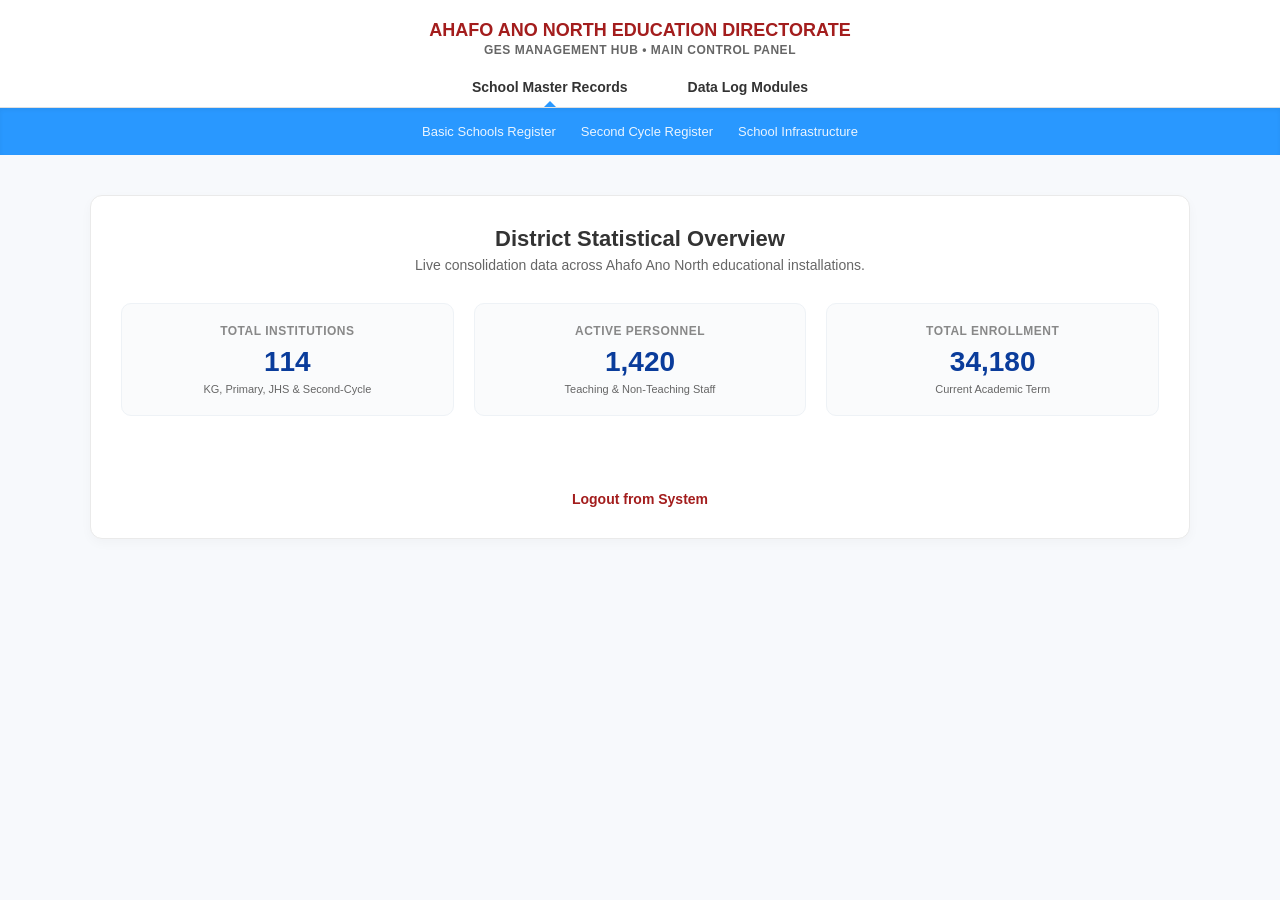
==== dashboard.html @ b8b2164b "Update dashboard.html" ====
<!DOCTYPE html>
<html lang="en">
<head>
    <meta charset="UTF-8">
    <meta name="viewport" content="width=device-width, initial-scale=1.0">
    <title>GES Ahafo Ano North - Main Control Panel</title>
    <style>
        * {
            box-sizing: border-box;
            margin: 0;
            padding: 0;
            font-family: -apple-system, BlinkMacSystemFont, "Segoe UI", Roboto, Helvetica, Arial, sans-serif;
        }

        body {
            background-color: #f7f9fc;
            padding: 0;
            margin: 0;
        }

        /* Institutional Top Header Branding */
        .portal-header {
            background-color: #ffffff;
            text-align: center;
            padding: 20px 10px 10px 10px;
        }

        .portal-header h1 {
            font-size: 18px;
            color: #A31D1D;
            font-weight: 700;
            margin-bottom: 2px;
        }

        .portal-header p {
            font-size: 12px;
            color: #666666;
            font-weight: 600;
            text-transform: uppercase;
            letter-spacing: 0.5px;
        }

        /* Top Menu Navigation Bar */
        .main-nav {
            background-color: #ffffff;
            display: flex;
            justify-content: center;
            gap: 40px;
            border-bottom: 1px solid #e0e0e0;
            position: relative;
        }

        .nav-item {
            color: #333333;
            font-size: 14px;
            font-weight: 700;
            padding: 12px 10px;
            cursor: pointer;
            text-decoration: none;
            position: relative;
            user-select: none;
        }

        .nav-item:hover {
            color: #000000;
        }

        /* Active navigation arrow pointing down */
        .nav-item.active::after {
            content: '';
            position: absolute;
            bottom: 0;
            left: 50%;
            transform: translateX(-50%);
            border-width: 6px;
            border-style: solid;
            border-color: transparent transparent #2998ff transparent;
            display: block;
            width: 0;
            height: 0;
        }

        /* Sub-Navigation Ribbon Bar */
        .sub-nav-container {
            background-color: #2998ff;
            box-shadow: inset 0 2px 4px rgba(0,0,0,0.05);
        }

        .sub-nav {
            max-width: 1200px;
            margin: 0 auto;
            display: none;
            justify-content: center;
            align-items: center;
            flex-wrap: wrap;
            padding: 10px 20px;
            gap: 25px;
        }

        .sub-nav.active {
            display: flex;
        }

        .sub-nav-item {
            color: #ffffff;
            font-size: 13px;
            font-weight: 500;
            text-decoration: none;
            padding: 6px 0;
            opacity: 0.9;
            transition: opacity 0.2s ease, text-decoration 0.2s;
        }

        .sub-nav-item:hover {
            opacity: 1;
            text-decoration: underline;
        }

        /* Main Statistics Panel Layout Container */
        .main-content {
            max-width: 1100px;
            margin: 40px auto;
            padding: 30px;
            background: #ffffff;
            border-radius: 12px;
            border: 1px solid #eaeaea;
            box-shadow: 0 4px 12px rgba(0,0,0,0.03);
        }

        .welcome-block {
            text-align: center;
            margin-bottom: 30px;
        }

        .welcome-block h2 {
            color: #333333;
            font-size: 22px;
            margin-bottom: 5px;
        }

        .welcome-block p {
            color: #666666;
            font-size: 14px;
        }

        /* Statistics Counter Metric Grid */
        .stats-grid {
            display: flex;
            gap: 20px;
            margin-bottom: 35px;
            flex-wrap: wrap;
        }

        .stats-card {
            flex: 1;
            min-width: 220px;
            background: #fafbfc;
            border: 1px solid #eef2f6;
            border-radius: 10px;
            padding: 20px;
            text-align: center;
            position: relative;
            transition: transform 0.3s ease;
        }

        .stats-card .stats-title {
            font-size: 12px;
            font-weight: 700;
            color: #888888;
            text-transform: uppercase;
            letter-spacing: 0.5px;
            margin-bottom: 8px;
        }

        .stats-card .stats-value {
            font-size: 28px;
            font-weight: 800;
            color: #0A3C9B;
            transition: color 0.3s ease;
        }

        /* Animation effect class when values shift live */
        .pulse-highlight {
            color: #22b14c !important;
            transform: scale(1.05);
        }

        .stats-card .stats-subtitle {
            font-size: 11px;
            color: #666666;
            margin-top: 5px;
        }

        .btn-logout {
            display: inline-block;
            margin-top: 40px;
            width: 100%;
            text-align: center;
            color: #A31D1D;
            font-weight: 700;
            font-size: 14px;
            text-decoration: none;
        }

        .btn-logout:hover {
            text-decoration: underline;
        }
    </style>
</head>
<body>

    <!-- Institutional Header -->
    <div class="portal-header">
        <h1>AHAFO ANO NORTH EDUCATION DIRECTORATE</h1>
        <p>GES Management Hub &bull; Main Control Panel</p>
    </div>

    <!-- Main Navigation Bar -->
    <nav class="main-nav">
        <div class="nav-item active" onclick="switchTab('master-records', this)">School Master Records</div>
        <div class="nav-item" onclick="switchTab('data-logs', this)">Data Log Modules</div>
    </nav>

    <!-- Sub-Navigation Ribbon Container -->
    <div class="sub-nav-container">
        <div id="master-records" class="sub-nav active">
            <a href="school-basic.html" class="sub-nav-item">Basic Schools Register</a>
            <a href="school-second-cycle.html" class="sub-nav-item">Second Cycle Register</a>
            <a href="school-infrastructure.html" class="sub-nav-item">School Infrastructure</a>
        </div>
        <div id="data-logs" class="sub-nav">
            <a href="enrolment.html" class="sub-nav-item">Basic Enrolment Log</a>
            <a href="staff.html" class="sub-nav-item">Manage Staff</a>
            <a href="student.html" class="sub-nav-item">Manage Student</a>
        </div>
    </div>

    <!-- Main Content Workspace Area -->
    <main class="main-content">
        <div class="welcome-block">
            <h2>District Statistical Overview</h2>
            <p>Live consolidation data across Ahafo Ano North educational installations.</p>
        </div>

        <!-- Dynamic Statistics Counters -->
        <div class="stats-grid">
            <div class="stats-card" id="card-schools">
                <div class="stats-title">Total Institutions</div>
                <div class="stats-value" id="stat-schools">114</div>
                <div class="stats-subtitle">KG, Primary, JHS & Second-Cycle</div>
            </div>
            <div class="stats-card" id="card-staff">
                <div class="stats-title">Active Personnel</div>
                <div class="stats-value" id="stat-staff">1,420</div>
                <div class="stats-subtitle">Teaching & Non-Teaching Staff</div>
            </div>
            <div class="stats-card" id="card-students">
                <div class="stats-title">Total Enrollment</div>
                <div class="stats-value" id="stat-students">34,180</div>
                <div class="stats-subtitle">Current Academic Term</div>
            </div>
        </div>
        
        <div>
            <a href="index.html" class="btn-logout">Logout from System</a>
        </div>
    </main>

    <!-- Tab Swapping & Real-Time Live Sync Logic Engine -->
    <script>
        function switchTab(targetId, element) {
            document.querySelectorAll('.nav-item').forEach(tab => tab.classList.remove('active'));
            document.querySelectorAll('.sub-nav').forEach(menu => menu.classList.remove('active'));
            element.classList.add('active');
            document.getElementById(targetId).classList.add('active');
        }

        // Pull values from memory and apply micro-animations if a value shifts live
        function loadLiveDashboardStats() {
            let stats = JSON.parse(localStorage.getItem('ges_stats')) || { totalSchools: 114, activeStaff: 1420, totalEnrolment: 34180 };
            
            const schoolsEl = document.getElementById('stat-schools');
            const staffEl = document.getElementById('stat-staff');
            const studentsEl = document.getElementById('stat-students');

            // Check for changes to trigger visual pulse highlight
            if(schoolsEl.textContent !== stats.totalSchools.toString()) triggerPulse('card-schools');
            if(staffEl.textContent !== stats.activeStaff.toLocaleString()) triggerPulse('card-staff');
            if(studentsEl.textContent !== stats.totalEnrolment.toLocaleString()) triggerPulse('card-students');

            schoolsEl.textContent = stats.totalSchools;
            staffEl.textContent = stats.activeStaff.toLocaleString();
            studentsEl.textContent = stats.totalEnrolment.toLocaleString();
        }

        function triggerPulse(cardId) {
            const card = document.getElementById(cardId);
            card.classList.add('pulse-highlight');
            setTimeout(() => card.classList.remove('pulse-highlight'), 800);
        }

        // LIVE STORAGE LISTENER: Detects entries from other open tabs instantly
        window.addEventListener('storage', (e) => {
            if (e.key === 'ges_stats') {
                loadLiveDashboardStats();
            }
        });

        // Initialize layout baseline counters on view mount
        window.onload = loadLiveDashboardStats;
    </script>

</body>
</html>
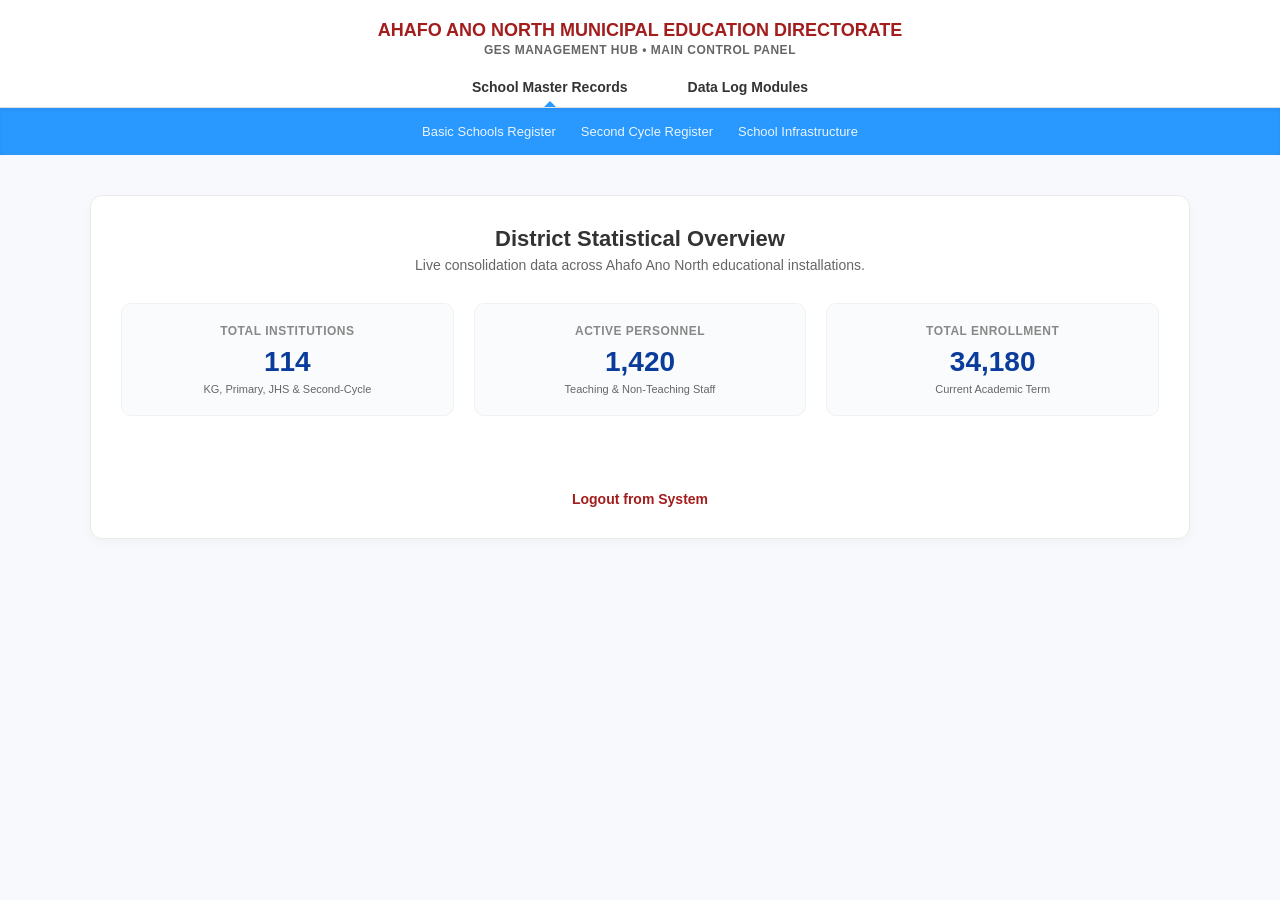
==== commit f3625b01: "Update dashboard.html" ====
--- a/dashboard.html
+++ b/dashboard.html
@@ -211,7 +211,7 @@
 
     <!-- Institutional Header -->
     <div class="portal-header">
-        <h1>AHAFO ANO NORTH EDUCATION DIRECTORATE</h1>
+        <h1>AHAFO ANO NORTH MUNICIPAL EDUCATION DIRECTORATE</h1>
         <p>GES Management Hub &bull; Main Control Panel</p>
     </div>
 
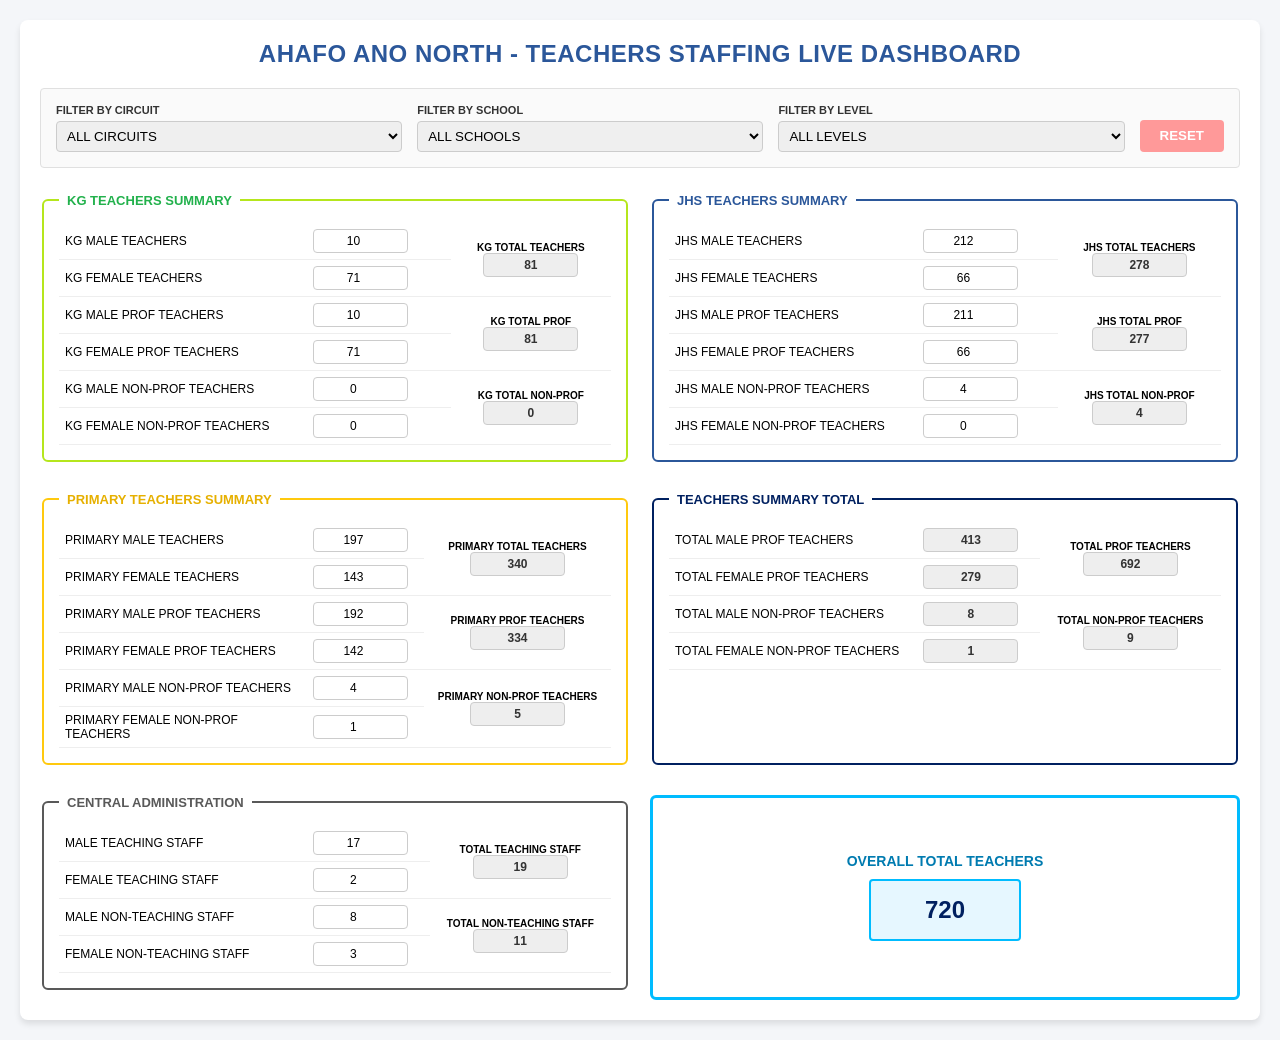
==== commit 2a625e86: "Update dashboard.html" ====
--- a/dashboard.html
+++ b/dashboard.html
@@ -3,312 +3,398 @@
 <head>
     <meta charset="UTF-8">
     <meta name="viewport" content="width=device-width, initial-scale=1.0">
-    <title>GES Ahafo Ano North - Main Control Panel</title>
+    <title>GES Ahafo Ano North - Teachers Dashboard</title>
     <style>
-        * {
-            box-sizing: border-box;
-            margin: 0;
-            padding: 0;
-            font-family: -apple-system, BlinkMacSystemFont, "Segoe UI", Roboto, Helvetica, Arial, sans-serif;
-        }
-
-        body {
-            background-color: #f7f9fc;
-            padding: 0;
-            margin: 0;
-        }
-
-        /* Institutional Top Header Branding */
-        .portal-header {
-            background-color: #ffffff;
-            text-align: center;
-            padding: 20px 10px 10px 10px;
-        }
-
-        .portal-header h1 {
-            font-size: 18px;
-            color: #A31D1D;
-            font-weight: 700;
-            margin-bottom: 2px;
-        }
-
-        .portal-header p {
-            font-size: 12px;
-            color: #666666;
-            font-weight: 600;
-            text-transform: uppercase;
-            letter-spacing: 0.5px;
-        }
-
-        /* Top Menu Navigation Bar */
-        .main-nav {
-            background-color: #ffffff;
-            display: flex;
-            justify-content: center;
-            gap: 40px;
-            border-bottom: 1px solid #e0e0e0;
-            position: relative;
-        }
-
-        .nav-item {
-            color: #333333;
-            font-size: 14px;
-            font-weight: 700;
-            padding: 12px 10px;
-            cursor: pointer;
-            text-decoration: none;
-            position: relative;
-            user-select: none;
-        }
-
-        .nav-item:hover {
-            color: #000000;
-        }
-
-        /* Active navigation arrow pointing down */
-        .nav-item.active::after {
-            content: '';
-            position: absolute;
-            bottom: 0;
-            left: 50%;
-            transform: translateX(-50%);
-            border-width: 6px;
-            border-style: solid;
-            border-color: transparent transparent #2998ff transparent;
-            display: block;
-            width: 0;
-            height: 0;
-        }
-
-        /* Sub-Navigation Ribbon Bar */
-        .sub-nav-container {
-            background-color: #2998ff;
-            box-shadow: inset 0 2px 4px rgba(0,0,0,0.05);
-        }
-
-        .sub-nav {
-            max-width: 1200px;
-            margin: 0 auto;
-            display: none;
-            justify-content: center;
-            align-items: center;
-            flex-wrap: wrap;
-            padding: 10px 20px;
-            gap: 25px;
-        }
-
-        .sub-nav.active {
-            display: flex;
-        }
-
-        .sub-nav-item {
-            color: #ffffff;
-            font-size: 13px;
-            font-weight: 500;
-            text-decoration: none;
-            padding: 6px 0;
-            opacity: 0.9;
-            transition: opacity 0.2s ease, text-decoration 0.2s;
-        }
-
-        .sub-nav-item:hover {
-            opacity: 1;
-            text-decoration: underline;
-        }
-
-        /* Main Statistics Panel Layout Container */
-        .main-content {
-            max-width: 1100px;
-            margin: 40px auto;
-            padding: 30px;
-            background: #ffffff;
-            border-radius: 12px;
-            border: 1px solid #eaeaea;
-            box-shadow: 0 4px 12px rgba(0,0,0,0.03);
-        }
-
-        .welcome-block {
-            text-align: center;
-            margin-bottom: 30px;
-        }
-
-        .welcome-block h2 {
-            color: #333333;
-            font-size: 22px;
-            margin-bottom: 5px;
-        }
-
-        .welcome-block p {
-            color: #666666;
-            font-size: 14px;
-        }
-
-        /* Statistics Counter Metric Grid */
-        .stats-grid {
-            display: flex;
-            gap: 20px;
-            margin-bottom: 35px;
-            flex-wrap: wrap;
-        }
-
-        .stats-card {
-            flex: 1;
-            min-width: 220px;
-            background: #fafbfc;
-            border: 1px solid #eef2f6;
-            border-radius: 10px;
-            padding: 20px;
-            text-align: center;
-            position: relative;
-            transition: transform 0.3s ease;
-        }
-
-        .stats-card .stats-title {
-            font-size: 12px;
-            font-weight: 700;
-            color: #888888;
-            text-transform: uppercase;
-            letter-spacing: 0.5px;
-            margin-bottom: 8px;
-        }
-
-        .stats-card .stats-value {
-            font-size: 28px;
-            font-weight: 800;
-            color: #0A3C9B;
-            transition: color 0.3s ease;
-        }
-
-        /* Animation effect class when values shift live */
-        .pulse-highlight {
-            color: #22b14c !important;
-            transform: scale(1.05);
-        }
-
-        .stats-card .stats-subtitle {
-            font-size: 11px;
-            color: #666666;
-            margin-top: 5px;
-        }
-
-        .btn-logout {
-            display: inline-block;
-            margin-top: 40px;
-            width: 100%;
-            text-align: center;
-            color: #A31D1D;
-            font-weight: 700;
-            font-size: 14px;
-            text-decoration: none;
-        }
-
-        .btn-logout:hover {
-            text-decoration: underline;
-        }
+        body { font-family: Arial, sans-serif; background-color: #f4f6f9; margin: 0; padding: 20px; }
+        .dashboard-container { max-width: 1300px; margin: 0 auto; background: #fff; padding: 20px; border-radius: 8px; box-shadow: 0 4px 6px rgba(0,0,0,0.1); }
+        .filter-bar { display: grid; grid-template-columns: repeat(3, 1fr) auto; gap: 15px; margin-bottom: 25px; background: #fafafa; padding: 15px; border: 1px solid #e0e0e0; border-radius: 4px; align-items: flex-end; }
+        .filter-bar label { display: block; font-size: 11px; font-weight: bold; margin-bottom: 5px; color: #333; }
+        .filter-bar select { width: 100%; padding: 6px; border: 1px solid #ccc; border-radius: 4px; }
+        .btn-reset { padding: 6px 20px; background-color: #ff9999; color: #fff; border: none; font-weight: bold; border-radius: 4px; cursor: pointer; height: 32px; }
+        .btn-reset:hover { background-color: #ff6666; }
+        
+        .grid-layout { display: grid; grid-template-columns: repeat(2, 1fr); gap: 20px; }
+        .full-width { grid-column: span 2; }
+        
+        fieldset { border: 2px solid #ccc; border-radius: 6px; padding: 15px; margin-bottom: 10px; background: #fff; }
+        fieldset.kg { border-color: #b5e61d; }
+        fieldset.primary { border-color: #ffc90e; }
+        fieldset.jhs { border-color: #2b579a; }
+        fieldset.totals { border-color: #002060; }
+        fieldset.central { border-color: #595959; }
+        
+        legend { font-weight: bold; padding: 0 8px; font-size: 13px; text-transform: uppercase; }
+        fieldset.kg legend { color: #22b14c; }
+        fieldset.primary legend { color: #e6b000; }
+        fieldset.jhs legend { color: #2b579a; }
+        fieldset.totals legend { color: #002060; }
+        fieldset.central legend { color: #595959; }
+        
+        table { width: 100%; border-collapse: collapse; font-size: 12px; text-align: left; }
+        th { background: #f2f2f2; padding: 6px; font-weight: bold; border-bottom: 1px solid #ccc; text-align: center; }
+        td { padding: 6px; border-bottom: 1px solid #eee; }
+        td.label-cell { width: 45%; font-weight: 500; }
+        
+        input[type="number"], input[type="text"] { width: 85px; padding: 4px; text-align: center; border: 1px solid #ccc; border-radius: 4px; font-size: 12px; }
+        input[readonly] { background-color: #eeeeee; border-color: #ccc; color: #333; font-weight: bold; }
+        input.grand-total-box { background-color: #fff3cd; border-color: #ffc107; color: #856404; }
+        
+        .overall-summary-box { display: flex; flex-direction: column; align-items: center; justify-content: center; background: #fff; border: 3px solid #00bcff; border-radius: 6px; padding: 20px; text-align: center; }
+        .overall-summary-box h3 { margin: 0 0 10px 0; color: #007bb0; font-size: 14px; text-transform: uppercase; }
+        .overall-summary-box input { width: 140px; font-size: 24px; height: 50px; text-align: center; font-weight: bold; color: #002060; background: #e6f7ff; border: 2px solid #00bcff; }
     </style>
 </head>
 <body>
 
-    <!-- Institutional Header -->
-    <div class="portal-header">
-        <h1>AHAFO ANO NORTH MUNICIPAL EDUCATION DIRECTORATE</h1>
-        <p>GES Management Hub &bull; Main Control Panel</p>
-    </div>
-
-    <!-- Main Navigation Bar -->
-    <nav class="main-nav">
-        <div class="nav-item active" onclick="switchTab('master-records', this)">School Master Records</div>
-        <div class="nav-item" onclick="switchTab('data-logs', this)">Data Log Modules</div>
-    </nav>
-
-    <!-- Sub-Navigation Ribbon Container -->
-    <div class="sub-nav-container">
-        <div id="master-records" class="sub-nav active">
-            <a href="school-basic.html" class="sub-nav-item">Basic Schools Register</a>
-            <a href="school-second-cycle.html" class="sub-nav-item">Second Cycle Register</a>
-            <a href="school-infrastructure.html" class="sub-nav-item">School Infrastructure</a>
+<div class="dashboard-container">
+    <h2 style="color: #2b579a; text-align: center; margin-top: 0; text-transform: uppercase; letter-spacing: 0.5px;">Ahafo Ano North - Teachers Staffing Live Dashboard</h2>
+    
+    <!-- Filter Bar Component -->
+    <div class="filter-bar">
+        <div>
+            <label>FILTER BY CIRCUIT</label>
+            <select id="filter_circuit">
+                <option value="ALL">ALL CIRCUITS</option>
+                <option value="KOJOBETIAKO">KOJOBETIAKO</option>
+                <option value="AKWASIASE">AKWASIASE</option>
+                <option value="ANYINASUSO">ANYINASUSO</option>
+                <option value="DWAAHO">DWAAHO</option>
+                <option value="MANFO">MANFO</option>
+                <option value="SUBRISO">SUBRISO</option>
+                <option value="SUPONSO">SUPONSO</option>
+                <option value="TEPA URBAN A">TEPA URBAN A</option>
+                <option value="TEPA URBAN B">TEPA URBAN B</option>
+                <option value="TWABIDI">TWABIDI</option>
+            </select>
         </div>
-        <div id="data-logs" class="sub-nav">
-            <a href="enrolment.html" class="sub-nav-item">Basic Enrolment Log</a>
-            <a href="staff.html" class="sub-nav-item">Manage Staff</a>
-            <a href="student.html" class="sub-nav-item">Manage Student</a>
+        <div>
+            <label>FILTER BY SCHOOL</label>
+            <select id="filter_school">
+                <option value="ALL">ALL SCHOOLS</option>
+                <option value="ABONSUASO M/A JHS">ABONSUASO M/A JHS</option>
+            </select>
+        </div>
+        <div>
+            <label>FILTER BY LEVEL</label>
+            <select id="filter_level">
+                <option value="ALL">ALL LEVELS</option>
+                <option value="KG">KG ONLY</option>
+                <option value="PRIMARY">PRIMARY ONLY</option>
+                <option value="JHS">JHS ONLY</option>
+            </select>
+        </div>
+        <div>
+            <button type="button" class="btn-reset" id="btnReset">RESET</button>
         </div>
     </div>
 
-    <!-- Main Content Workspace Area -->
-    <main class="main-content">
-        <div class="welcome-block">
-            <h2>District Statistical Overview</h2>
-            <p>Live consolidation data across Ahafo Ano North educational installations.</p>
+    <!-- Live Data Visualization Sections Grid -->
+    <div class="grid-layout">
+        
+        <!-- KG Summary Block -->
+        <fieldset class="kg" id="sec_kg">
+            <legend>KG Teachers Summary</legend>
+            <table>
+                <tr>
+                    <td class="label-cell">KG MALE TEACHERS</td>
+                    <td><input type="number" id="kg_m" value="10"></td>
+                    <td rowspan="2" style="text-align: center; vertical-align: middle;">
+                        <label style="display:block; font-size:10px; font-weight:bold;">KG TOTAL TEACHERS</label>
+                        <input type="text" id="kg_tot" readonly value="81">
+                    </td>
+                </tr>
+                <tr>
+                    <td class="label-cell">KG FEMALE TEACHERS</td>
+                    <td><input type="number" id="kg_f" value="71"></td>
+                </tr>
+                <tr>
+                    <td class="label-cell">KG MALE PROF TEACHERS</td>
+                    <td><input type="number" id="kg_m_prof" value="10"></td>
+                    <td rowspan="2" style="text-align: center; vertical-align: middle;">
+                        <label style="display:block; font-size:10px; font-weight:bold;">KG TOTAL PROF</label>
+                        <input type="text" id="kg_tot_prof" readonly value="81">
+                    </td>
+                </tr>
+                <tr>
+                    <td class="label-cell">KG FEMALE PROF TEACHERS</td>
+                    <td><input type="number" id="kg_f_prof" value="71"></td>
+                </tr>
+                <tr>
+                    <td class="label-cell">KG MALE NON-PROF TEACHERS</td>
+                    <td><input type="number" id="kg_m_nonprof" value="0"></td>
+                    <td rowspan="2" style="text-align: center; vertical-align: middle;">
+                        <label style="display:block; font-size:10px; font-weight:bold;">KG TOTAL NON-PROF</label>
+                        <input type="text" id="kg_tot_nonprof" readonly value="0">
+                    </td>
+                </tr>
+                <tr>
+                    <td class="label-cell">KG FEMALE NON-PROF TEACHERS</td>
+                    <td><input type="number" id="kg_f_nonprof" value="0"></td>
+                </tr>
+            </table>
+        </fieldset>
+
+        <!-- JHS Summary Block -->
+        <fieldset class="jhs" id="sec_jhs">
+            <legend>JHS Teachers Summary</legend>
+            <table>
+                <tr>
+                    <td class="label-cell">JHS MALE TEACHERS</td>
+                    <td><input type="number" id="jhs_m" value="212"></td>
+                    <td rowspan="2" style="text-align: center; vertical-align: middle;">
+                        <label style="display:block; font-size:10px; font-weight:bold;">JHS TOTAL TEACHERS</label>
+                        <input type="text" id="jhs_tot" readonly value="278">
+                    </td>
+                </tr>
+                <tr>
+                    <td class="label-cell">JHS FEMALE TEACHERS</td>
+                    <td><input type="number" id="jhs_f" value="66"></td>
+                </tr>
+                <tr>
+                    <td class="label-cell">JHS MALE PROF TEACHERS</td>
+                    <td><input type="number" id="jhs_m_prof" value="211"></td>
+                    <td rowspan="2" style="text-align: center; vertical-align: middle;">
+                        <label style="display:block; font-size:10px; font-weight:bold;">JHS TOTAL PROF</label>
+                        <input type="text" id="jhs_tot_prof" readonly value="277">
+                    </td>
+                </tr>
+                <tr>
+                    <td class="label-cell">JHS FEMALE PROF TEACHERS</td>
+                    <td><input type="number" id="jhs_f_prof" value="66"></td>
+                </tr>
+                <tr>
+                    <td class="label-cell">JHS MALE NON-PROF TEACHERS</td>
+                    <td><input type="number" id="jhs_m_nonprof" value="4"></td>
+                    <td rowspan="2" style="text-align: center; vertical-align: middle;">
+                        <label style="display:block; font-size:10px; font-weight:bold;">JHS TOTAL NON-PROF</label>
+                        <input type="text" id="jhs_tot_nonprof" readonly value="1">
+                    </td>
+                </tr>
+                <tr>
+                    <td class="label-cell">JHS FEMALE NON-PROF TEACHERS</td>
+                    <td><input type="number" id="jhs_f_nonprof" value="0"></td>
+                </tr>
+            </table>
+        </fieldset>
+
+        <!-- Primary Summary Block -->
+        <fieldset class="primary" id="sec_primary">
+            <legend>Primary Teachers Summary</legend>
+            <table>
+                <tr>
+                    <td class="label-cell">PRIMARY MALE TEACHERS</td>
+                    <td><input type="number" id="p_m" value="197"></td>
+                    <td rowspan="2" style="text-align: center; vertical-align: middle;">
+                        <label style="display:block; font-size:10px; font-weight:bold;">PRIMARY TOTAL TEACHERS</label>
+                        <input type="text" id="p_tot" readonly value="340">
+                    </td>
+                </tr>
+                <tr>
+                    <td class="label-cell">PRIMARY FEMALE TEACHERS</td>
+                    <td><input type="number" id="p_f" value="143"></td>
+                </tr>
+                <tr>
+                    <td class="label-cell">PRIMARY MALE PROF TEACHERS</td>
+                    <td><input type="number" id="p_m_prof" value="192"></td>
+                    <td rowspan="2" style="text-align: center; vertical-align: middle;">
+                        <label style="display:block; font-size:10px; font-weight:bold;">PRIMARY PROF TEACHERS</label>
+                        <input type="text" id="p_tot_prof" readonly value="334">
+                    </td>
+                </tr>
+                <tr>
+                    <td class="label-cell">PRIMARY FEMALE PROF TEACHERS</td>
+                    <td><input type="number" id="p_f_prof" value="142"></td>
+                </tr>
+                <tr>
+                    <td class="label-cell">PRIMARY MALE NON-PROF TEACHERS</td>
+                    <td><input type="number" id="p_m_nonprof" value="4"></td>
+                    <td rowspan="2" style="text-align: center; vertical-align: middle;">
+                        <label style="display:block; font-size:10px; font-weight:bold;">PRIMARY NON-PROF TEACHERS</label>
+                        <input type="text" id="p_tot_nonprof" readonly value="6">
+                    </td>
+                </tr>
+                <tr>
+                    <td class="label-cell">PRIMARY FEMALE NON-PROF TEACHERS</td>
+                    <td><input type="number" id="p_f_nonprof" value="1"></td>
+                </tr>
+            </table>
+        </fieldset>
+
+        <!-- Total Consolidated Engine Summary Block -->
+        <fieldset class="totals" id="sec_totals">
+            <legend>Teachers Summary Total</legend>
+            <table>
+                <tr>
+                    <td class="label-cell">TOTAL MALE PROF TEACHERS</td>
+                    <td><input type="text" id="tot_m_prof" readonly value="434"></td>
+                    <td rowspan="2" style="text-align: center; vertical-align: middle;">
+                        <label style="display:block; font-size:10px; font-weight:bold;">TOTAL PROF TEACHERS</label>
+                        <input type="text" id="tot_prof" readonly value="711">
+                    </td>
+                </tr>
+                <tr>
+                    <td class="label-cell">TOTAL FEMALE PROF TEACHERS</td>
+                    <td><input type="text" id="tot_f_prof" readonly value="282"></td>
+                </tr>
+                <tr>
+                    <td class="label-cell">TOTAL MALE NON-PROF TEACHERS</td>
+                    <td><input type="text" id="tot_m_nonprof" readonly value="4"></td>
+                    <td rowspan="2" style="text-align: center; vertical-align: middle;">
+                        <label style="display:block; font-size:10px; font-weight:bold;">TOTAL NON-PROF TEACHERS</label>
+                        <input type="text" id="tot_nonprof" readonly value="5">
+                    </td>
+                </tr>
+                <tr>
+                    <td class="label-cell">TOTAL FEMALE NON-PROF TEACHERS</td>
+                    <td><input type="text" id="tot_f_nonprof" readonly value="1"></td>
+                </tr>
+            </table>
+        </fieldset>
+
+        <!-- Central Administration Block -->
+        <fieldset class="central" id="sec_central">
+            <legend>Central Administration</legend>
+            <table>
+                <tr>
+                    <td class="label-cell">MALE TEACHING STAFF</td>
+                    <td><input type="number" id="ca_m_teach" value="17"></td>
+                    <td rowspan="2" style="text-align: center; vertical-align: middle;">
+                        <label style="display:block; font-size:10px; font-weight:bold;">TOTAL TEACHING STAFF</label>
+                        <input type="text" id="ca_tot_teach" readonly value="19">
+                    </td>
+                </tr>
+                <tr>
+                    <td class="label-cell">FEMALE TEACHING STAFF</td>
+                    <td><input type="number" id="ca_f_teach" value="2"></td>
+                </tr>
+                <tr>
+                    <td class="label-cell">MALE NON-TEACHING STAFF</td>
+                    <td><input type="number" id="ca_m_nonteach" value="8"></td>
+                    <td rowspan="2" style="text-align: center; vertical-align: middle;">
+                        <label style="display:block; font-size:10px; font-weight:bold;">TOTAL NON-TEACHING STAFF</label>
+                        <input type="text" id="ca_tot_nonteach" readonly value="11">
+                    </td>
+                </tr>
+                <tr>
+                    <td class="label-cell">FEMALE NON-TEACHING STAFF</td>
+                    <td><input type="number" id="ca_f_nonteach" value="3"></td>
+                </tr>
+            </table>
+        </fieldset>
+
+        <!-- Overall KPI Container Module -->
+        <div class="overall-summary-box">
+            <h3>Overall Total Teachers</h3>
+            <input type="text" id="overall_grand_total" readonly value="716" class="grand-total-box">
         </div>
 
-        <!-- Dynamic Statistics Counters -->
-        <div class="stats-grid">
-            <div class="stats-card" id="card-schools">
-                <div class="stats-title">Total Institutions</div>
-                <div class="stats-value" id="stat-schools">114</div>
-                <div class="stats-subtitle">KG, Primary, JHS & Second-Cycle</div>
-            </div>
-            <div class="stats-card" id="card-staff">
-                <div class="stats-title">Active Personnel</div>
-                <div class="stats-value" id="stat-staff">1,420</div>
-                <div class="stats-subtitle">Teaching & Non-Teaching Staff</div>
-            </div>
-            <div class="stats-card" id="card-students">
-                <div class="stats-title">Total Enrollment</div>
-                <div class="stats-value" id="stat-students">34,180</div>
-                <div class="stats-subtitle">Current Academic Term</div>
-            </div>
-        </div>
-        
-        <div>
-            <a href="index.html" class="btn-logout">Logout from System</a>
-        </div>
-    </main>
-
-    <!-- Tab Swapping & Real-Time Live Sync Logic Engine -->
-    <script>
-        function switchTab(targetId, element) {
-            document.querySelectorAll('.nav-item').forEach(tab => tab.classList.remove('active'));
-            document.querySelectorAll('.sub-nav').forEach(menu => menu.classList.remove('active'));
-            element.classList.add('active');
-            document.getElementById(targetId).classList.add('active');
-        }
-
-        // Pull values from memory and apply micro-animations if a value shifts live
-        function loadLiveDashboardStats() {
-            let stats = JSON.parse(localStorage.getItem('ges_stats')) || { totalSchools: 114, activeStaff: 1420, totalEnrolment: 34180 };
-            
-            const schoolsEl = document.getElementById('stat-schools');
-            const staffEl = document.getElementById('stat-staff');
-            const studentsEl = document.getElementById('stat-students');
-
-            // Check for changes to trigger visual pulse highlight
-            if(schoolsEl.textContent !== stats.totalSchools.toString()) triggerPulse('card-schools');
-            if(staffEl.textContent !== stats.activeStaff.toLocaleString()) triggerPulse('card-staff');
-            if(studentsEl.textContent !== stats.totalEnrolment.toLocaleString()) triggerPulse('card-students');
-
-            schoolsEl.textContent = stats.totalSchools;
-            staffEl.textContent = stats.activeStaff.toLocaleString();
-            studentsEl.textContent = stats.totalEnrolment.toLocaleString();
-        }
-
-        function triggerPulse(cardId) {
-            const card = document.getElementById(cardId);
-            card.classList.add('pulse-highlight');
-            setTimeout(() => card.classList.remove('pulse-highlight'), 800);
-        }
-
-        // LIVE STORAGE LISTENER: Detects entries from other open tabs instantly
-        window.addEventListener('storage', (e) => {
-            if (e.key === 'ges_stats') {
-                loadLiveDashboardStats();
-            }
-        });
-
-        // Initialize layout baseline counters on view mount
-        window.onload = loadLiveDashboardStats;
-    </script>
-
+    </div>
+</div>
+
+<script>
+document.addEventListener("DOMContentLoaded", () => {
+    const getVal = (id) => parseInt(document.getElementById(id).value, 10) || 0;
+    const setVal = (id, val) => { document.getElementById(id).value = val; };
+
+    const recalculateDashboard = () => {
+        // 1. KG Calculations
+        const kgM = getVal("kg_m"), kgF = getVal("kg_f");
+        const kgMProf = getVal("kg_m_prof"), kgFProf = getVal("kg_f_prof");
+        const kgMNon = getVal("kg_m_nonprof"), kgFNon = getVal("kg_f_nonprof");
+        
+        const kgTotal = kgM + kgF;
+        const kgTotalProf = kgMProf + kgFProf;
+        const kgTotalNonProf = kgMNon + kgFNon;
+        
+        setVal("kg_tot", kgTotal);
+        setVal("kg_tot_prof", kgTotalProf);
+        setVal("kg_tot_nonprof", kgTotalNonProf);
+
+        // 2. Primary Calculations
+        const pM = getVal("p_m"), pF = getVal("p_f");
+        const pMProf = getVal("p_m_prof"), pFProf = getVal("p_f_prof");
+        const pMNon = getVal("p_m_nonprof"), pFNon = getVal("p_f_nonprof");
+        
+        const pTotal = pM + pF;
+        const pTotalProf = pMProf + pFProf;
+        const pTotalNonProf = pMNon + pFNon;
+        
+        setVal("p_tot", pTotal);
+        setVal("p_tot_prof", pTotalProf);
+        setVal("p_tot_nonprof", pTotalNonProf);
+
+        // 3. JHS Calculations
+        const jhsM = getVal("jhs_m"), jhsF = getVal("jhs_f");
+        const jhsMProf = getVal("jhs_m_prof"), jhsFProf = getVal("jhs_f_prof");
+        const jhsMNon = getVal("jhs_m_nonprof"), jhsFNon = getVal("jhs_f_nonprof");
+        
+        const jhsTotal = jhsM + jhsF;
+        const jhsTotalProf = jhsMProf + jhsFProf;
+        const jhsTotalNonProf = jhsMNon + jhsFNon;
+        
+        setVal("jhs_tot", jhsTotal);
+        setVal("jhs_tot_prof", jhsTotalProf);
+        setVal("jhs_tot_nonprof", jhsTotalNonProf);
+
+        // 4. Central Administration Calculations
+        const caMTeach = getVal("ca_m_teach"), caFTeach = getVal("ca_f_teach");
+        const caMNon = getVal("ca_m_nonteach"), caFNon = getVal("ca_f_nonteach");
+        
+        const caTotalTeach = caMTeach + caFTeach;
+        const caTotalNonTeach = caMNon + caFNon;
+        
+        setVal("ca_tot_teach", caTotalTeach);
+        setVal("ca_tot_nonteach", caTotalNonTeach);
+
+        // 5. Consolidated Cross-Section Summaries
+        const totalMaleProf = kgMProf + pMProf + jhsMProf;
+        const totalFemaleProf = kgFProf + pFProf + jhsFProf;
+        const totalProf = totalMaleProf + totalFemaleProf;
+
+        const totalMaleNonProf = kgMNon + pMNon + jhsMNon;
+        const totalFemaleNonProf = kgFNon + pFNon + jhsFNon;
+        const totalNonProf = totalMaleNonProf + totalFemaleNonProf;
+
+        setVal("tot_m_prof", totalMaleProf);
+        setVal("tot_f_prof", totalFemaleProf);
+        setVal("tot_prof", totalProf);
+        
+        setVal("tot_m_nonprof", totalMaleNonProf);
+        setVal("tot_f_nonprof", totalFemaleNonProf);
+        setVal("tot_nonprof", totalNonProf);
+
+        // 6. Overall Grand Summary Core Metrics
+        const overallGrandTotal = totalProf + totalNonProf + caTotalTeach; 
+        setVal("overall_grand_total", overallGrandTotal);
+    };
+
+    // Level filters dynamic visibility rendering toggle
+    const filterLevelSelect = document.getElementById("filter_level");
+    const toggleLevelSections = () => {
+        const val = filterLevelSelect.value;
+        document.getElementById("sec_kg").style.display = (val === "ALL" || val === "KG") ? "block" : "none";
+        document.getElementById("sec_primary").style.display = (val === "ALL" || val === "PRIMARY") ? "block" : "none";
+        document.getElementById("sec_jhs").style.display = (val === "ALL" || val === "JHS") ? "block" : "none";
+    };
+
+    filterLevelSelect.addEventListener("change", toggleLevelSections);
+    
+    // Listen for manual field adjustments to fire mathematical aggregation loops
+    document.querySelectorAll('input[type="number"]').forEach(input => {
+        input.addEventListener("input", recalculateDashboard);
+    });
+
+    document.getElementById("btnReset").addEventListener("click", () => {
+        document.getElementById("filter_circuit").value = "ALL";
+        document.getElementById("filter_school").value = "ALL";
+        filterLevelSelect.value = "ALL";
+        toggleLevelSections();
+        recalculateDashboard();
+    });
+
+    // Run baseline initial computation loop
+    recalculateDashboard();
+});
+</script>
 </body>
 </html>
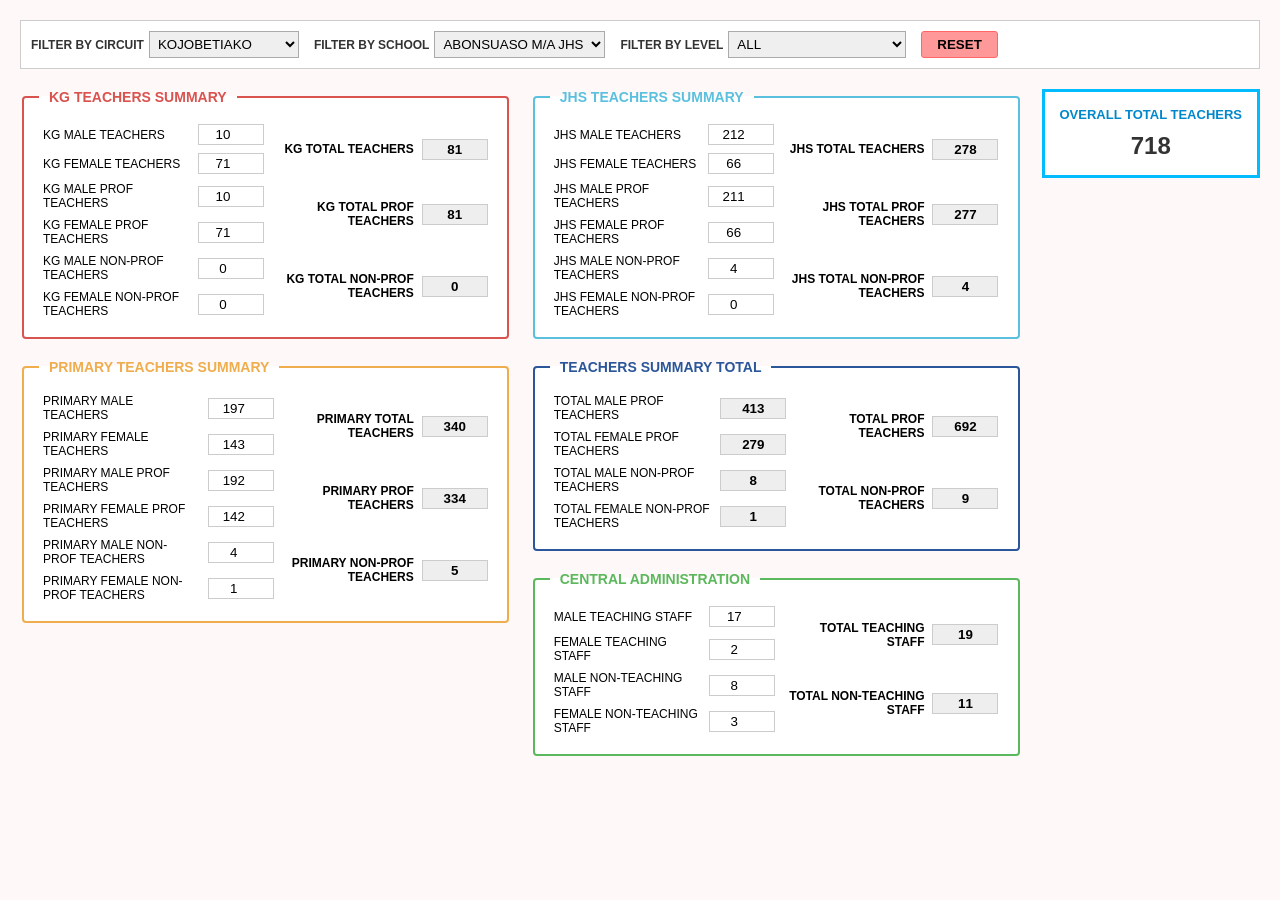
==== commit cb0bce32: "Update dashboard.html" ====
--- a/dashboard.html
+++ b/dashboard.html
@@ -3,59 +3,48 @@
 <head>
     <meta charset="UTF-8">
     <meta name="viewport" content="width=device-width, initial-scale=1.0">
-    <title>GES Ahafo Ano North - Teachers Dashboard</title>
+    <title>GES Ahafo Ano North - Dashboard Control Panel</title>
     <style>
-        body { font-family: Arial, sans-serif; background-color: #f4f6f9; margin: 0; padding: 20px; }
-        .dashboard-container { max-width: 1300px; margin: 0 auto; background: #fff; padding: 20px; border-radius: 8px; box-shadow: 0 4px 6px rgba(0,0,0,0.1); }
-        .filter-bar { display: grid; grid-template-columns: repeat(3, 1fr) auto; gap: 15px; margin-bottom: 25px; background: #fafafa; padding: 15px; border: 1px solid #e0e0e0; border-radius: 4px; align-items: flex-end; }
-        .filter-bar label { display: block; font-size: 11px; font-weight: bold; margin-bottom: 5px; color: #333; }
-        .filter-bar select { width: 100%; padding: 6px; border: 1px solid #ccc; border-radius: 4px; }
-        .btn-reset { padding: 6px 20px; background-color: #ff9999; color: #fff; border: none; font-weight: bold; border-radius: 4px; cursor: pointer; height: 32px; }
-        .btn-reset:hover { background-color: #ff6666; }
-        
-        .grid-layout { display: grid; grid-template-columns: repeat(2, 1fr); gap: 20px; }
-        .full-width { grid-column: span 2; }
-        
-        fieldset { border: 2px solid #ccc; border-radius: 6px; padding: 15px; margin-bottom: 10px; background: #fff; }
-        fieldset.kg { border-color: #b5e61d; }
-        fieldset.primary { border-color: #ffc90e; }
-        fieldset.jhs { border-color: #2b579a; }
-        fieldset.totals { border-color: #002060; }
-        fieldset.central { border-color: #595959; }
-        
-        legend { font-weight: bold; padding: 0 8px; font-size: 13px; text-transform: uppercase; }
-        fieldset.kg legend { color: #22b14c; }
-        fieldset.primary legend { color: #e6b000; }
-        fieldset.jhs legend { color: #2b579a; }
-        fieldset.totals legend { color: #002060; }
-        fieldset.central legend { color: #595959; }
-        
-        table { width: 100%; border-collapse: collapse; font-size: 12px; text-align: left; }
-        th { background: #f2f2f2; padding: 6px; font-weight: bold; border-bottom: 1px solid #ccc; text-align: center; }
-        td { padding: 6px; border-bottom: 1px solid #eee; }
-        td.label-cell { width: 45%; font-weight: 500; }
-        
-        input[type="number"], input[type="text"] { width: 85px; padding: 4px; text-align: center; border: 1px solid #ccc; border-radius: 4px; font-size: 12px; }
-        input[readonly] { background-color: #eeeeee; border-color: #ccc; color: #333; font-weight: bold; }
-        input.grand-total-box { background-color: #fff3cd; border-color: #ffc107; color: #856404; }
-        
-        .overall-summary-box { display: flex; flex-direction: column; align-items: center; justify-content: center; background: #fff; border: 3px solid #00bcff; border-radius: 6px; padding: 20px; text-align: center; }
-        .overall-summary-box h3 { margin: 0 0 10px 0; color: #007bb0; font-size: 14px; text-transform: uppercase; }
-        .overall-summary-box input { width: 140px; font-size: 24px; height: 50px; text-align: center; font-weight: bold; color: #002060; background: #e6f7ff; border: 2px solid #00bcff; }
+        body { font-family: Arial, sans-serif; background-color: #fff8f8; margin: 0; padding: 20px; }
+        .filter-bar { display: flex; gap: 15px; align-items: center; background-color: #fff; padding: 10px; border: 1px solid #ccc; margin-bottom: 20px; }
+        .filter-group { display: flex; align-items: center; gap: 5px; }
+        .filter-group label { font-size: 12px; font-weight: bold; color: #333; }
+        .filter-group select { padding: 4px; min-width: 150px; border: 1px solid #aaa; }
+        .btn-reset { padding: 5px 15px; background-color: #ff9999; color: black; border: 1px solid #ff6666; cursor: pointer; font-weight: bold; border-radius: 3px; }
+        .btn-reset:hover { background-color: #ff8888; }
+        .dashboard-grid { display: grid; grid-template-columns: repeat(2, 1fr); gap: 20px; }
+        .right-column-container, .left-column-container { display: flex; flex-direction: column; gap: 20px; }
+        .overall-box-container { display: flex; align-items: flex-start; gap: 20px; }
+        fieldset { border: 2px solid #2b579a; border-radius: 4px; padding: 15px; background-color: #fff; }
+        fieldset.kg { border-color: #d9534f; }
+        fieldset.primary { border-color: #f0ad4e; }
+        fieldset.jhs { border-color: #5bc0de; }
+        fieldset.totals { border-color: #2b579a; }
+        fieldset.admin { border-color: #5cb85c; }
+        legend { font-weight: bold; padding: 0 10px; font-size: 14px; text-transform: uppercase; }
+        legend.kg { color: #d9534f; }
+        legend.primary { color: #f0ad4e; }
+        legend.jhs { color: #5bc0de; }
+        legend.totals { color: #2b579a; }
+        legend.admin { color: #5cb85c; }
+        .summary-table { width: 100%; border-collapse: collapse; font-size: 12px; }
+        .summary-table td { padding: 4px; vertical-align: middle; }
+        .summary-table input { width: 60px; text-align: center; padding: 2px; border: 1px solid #ccc; }
+        .summary-table input[readonly] { background-color: #eee; font-weight: bold; }
+        .overall-total-box { border: 3px solid #00bcff; background-color: #fff; padding: 15px; text-align: center; min-width: 180px; }
+        .overall-total-box h3 { margin: 0 0 10px 0; font-size: 13px; color: #0088cc; text-transform: uppercase; }
+        .overall-total-box .value { font-size: 24px; font-weight: bold; color: #333; }
     </style>
 </head>
 <body>
 
-<div class="dashboard-container">
-    <h2 style="color: #2b579a; text-align: center; margin-top: 0; text-transform: uppercase; letter-spacing: 0.5px;">Ahafo Ano North - Teachers Staffing Live Dashboard</h2>
-    
-    <!-- Filter Bar Component -->
+    <!-- Filter Menu Options -->
     <div class="filter-bar">
-        <div>
+        <div class="filter-group">
             <label>FILTER BY CIRCUIT</label>
             <select id="filter_circuit">
-                <option value="ALL">ALL CIRCUITS</option>
-                <option value="KOJOBETIAKO">KOJOBETIAKO</option>
+                <option value="ALL">ALL</option>
+                <option value="KOJOBETIAKO" selected>KOJOBETIAKO</option>
                 <option value="AKWASIASE">AKWASIASE</option>
                 <option value="ANYINASUSO">ANYINASUSO</option>
                 <option value="DWAAHO">DWAAHO</option>
@@ -67,334 +56,339 @@
                 <option value="TWABIDI">TWABIDI</option>
             </select>
         </div>
-        <div>
+        <div class="filter-group">
             <label>FILTER BY SCHOOL</label>
             <select id="filter_school">
-                <option value="ALL">ALL SCHOOLS</option>
-                <option value="ABONSUASO M/A JHS">ABONSUASO M/A JHS</option>
+                <option value="ALL">ALL</option>
+                <option value="ABONSUASO M/A JHS" selected>ABONSUASO M/A JHS</option>
             </select>
         </div>
-        <div>
+        <div class="filter-group">
             <label>FILTER BY LEVEL</label>
             <select id="filter_level">
-                <option value="ALL">ALL LEVELS</option>
-                <option value="KG">KG ONLY</option>
-                <option value="PRIMARY">PRIMARY ONLY</option>
-                <option value="JHS">JHS ONLY</option>
+                <option value="ALL" selected>ALL</option>
+                <option value="KG ONLY">KG ONLY</option>
+                <option value="PRIMARY ONLY">PRIMARY ONLY</option>
+                <option value="JHS ONLY">JHS ONLY</option>
+                <option value="CENTRAL ADMIN ONLY">CENTRAL ADMIN ONLY</option>
             </select>
         </div>
-        <div>
-            <button type="button" class="btn-reset" id="btnReset">RESET</button>
-        </div>
+        <button type="button" class="btn-reset" id="btn_reset">RESET</button>
     </div>
 
-    <!-- Live Data Visualization Sections Grid -->
-    <div class="grid-layout">
-        
-        <!-- KG Summary Block -->
-        <fieldset class="kg" id="sec_kg">
-            <legend>KG Teachers Summary</legend>
-            <table>
-                <tr>
-                    <td class="label-cell">KG MALE TEACHERS</td>
-                    <td><input type="number" id="kg_m" value="10"></td>
-                    <td rowspan="2" style="text-align: center; vertical-align: middle;">
-                        <label style="display:block; font-size:10px; font-weight:bold;">KG TOTAL TEACHERS</label>
-                        <input type="text" id="kg_tot" readonly value="81">
-                    </td>
-                </tr>
-                <tr>
-                    <td class="label-cell">KG FEMALE TEACHERS</td>
-                    <td><input type="number" id="kg_f" value="71"></td>
-                </tr>
-                <tr>
-                    <td class="label-cell">KG MALE PROF TEACHERS</td>
-                    <td><input type="number" id="kg_m_prof" value="10"></td>
-                    <td rowspan="2" style="text-align: center; vertical-align: middle;">
-                        <label style="display:block; font-size:10px; font-weight:bold;">KG TOTAL PROF</label>
-                        <input type="text" id="kg_tot_prof" readonly value="81">
-                    </td>
-                </tr>
-                <tr>
-                    <td class="label-cell">KG FEMALE PROF TEACHERS</td>
-                    <td><input type="number" id="kg_f_prof" value="71"></td>
-                </tr>
-                <tr>
-                    <td class="label-cell">KG MALE NON-PROF TEACHERS</td>
-                    <td><input type="number" id="kg_m_nonprof" value="0"></td>
-                    <td rowspan="2" style="text-align: center; vertical-align: middle;">
-                        <label style="display:block; font-size:10px; font-weight:bold;">KG TOTAL NON-PROF</label>
-                        <input type="text" id="kg_tot_nonprof" readonly value="0">
-                    </td>
-                </tr>
-                <tr>
-                    <td class="label-cell">KG FEMALE NON-PROF TEACHERS</td>
-                    <td><input type="number" id="kg_f_nonprof" value="0"></td>
-                </tr>
-            </table>
-        </fieldset>
-
-        <!-- JHS Summary Block -->
-        <fieldset class="jhs" id="sec_jhs">
-            <legend>JHS Teachers Summary</legend>
-            <table>
-                <tr>
-                    <td class="label-cell">JHS MALE TEACHERS</td>
-                    <td><input type="number" id="jhs_m" value="212"></td>
-                    <td rowspan="2" style="text-align: center; vertical-align: middle;">
-                        <label style="display:block; font-size:10px; font-weight:bold;">JHS TOTAL TEACHERS</label>
-                        <input type="text" id="jhs_tot" readonly value="278">
-                    </td>
-                </tr>
-                <tr>
-                    <td class="label-cell">JHS FEMALE TEACHERS</td>
-                    <td><input type="number" id="jhs_f" value="66"></td>
-                </tr>
-                <tr>
-                    <td class="label-cell">JHS MALE PROF TEACHERS</td>
-                    <td><input type="number" id="jhs_m_prof" value="211"></td>
-                    <td rowspan="2" style="text-align: center; vertical-align: middle;">
-                        <label style="display:block; font-size:10px; font-weight:bold;">JHS TOTAL PROF</label>
-                        <input type="text" id="jhs_tot_prof" readonly value="277">
-                    </td>
-                </tr>
-                <tr>
-                    <td class="label-cell">JHS FEMALE PROF TEACHERS</td>
-                    <td><input type="number" id="jhs_f_prof" value="66"></td>
-                </tr>
-                <tr>
-                    <td class="label-cell">JHS MALE NON-PROF TEACHERS</td>
-                    <td><input type="number" id="jhs_m_nonprof" value="4"></td>
-                    <td rowspan="2" style="text-align: center; vertical-align: middle;">
-                        <label style="display:block; font-size:10px; font-weight:bold;">JHS TOTAL NON-PROF</label>
-                        <input type="text" id="jhs_tot_nonprof" readonly value="1">
-                    </td>
-                </tr>
-                <tr>
-                    <td class="label-cell">JHS FEMALE NON-PROF TEACHERS</td>
-                    <td><input type="number" id="jhs_f_nonprof" value="0"></td>
-                </tr>
-            </table>
-        </fieldset>
-
-        <!-- Primary Summary Block -->
-        <fieldset class="primary" id="sec_primary">
-            <legend>Primary Teachers Summary</legend>
-            <table>
-                <tr>
-                    <td class="label-cell">PRIMARY MALE TEACHERS</td>
-                    <td><input type="number" id="p_m" value="197"></td>
-                    <td rowspan="2" style="text-align: center; vertical-align: middle;">
-                        <label style="display:block; font-size:10px; font-weight:bold;">PRIMARY TOTAL TEACHERS</label>
-                        <input type="text" id="p_tot" readonly value="340">
-                    </td>
-                </tr>
-                <tr>
-                    <td class="label-cell">PRIMARY FEMALE TEACHERS</td>
-                    <td><input type="number" id="p_f" value="143"></td>
-                </tr>
-                <tr>
-                    <td class="label-cell">PRIMARY MALE PROF TEACHERS</td>
-                    <td><input type="number" id="p_m_prof" value="192"></td>
-                    <td rowspan="2" style="text-align: center; vertical-align: middle;">
-                        <label style="display:block; font-size:10px; font-weight:bold;">PRIMARY PROF TEACHERS</label>
-                        <input type="text" id="p_tot_prof" readonly value="334">
-                    </td>
-                </tr>
-                <tr>
-                    <td class="label-cell">PRIMARY FEMALE PROF TEACHERS</td>
-                    <td><input type="number" id="p_f_prof" value="142"></td>
-                </tr>
-                <tr>
-                    <td class="label-cell">PRIMARY MALE NON-PROF TEACHERS</td>
-                    <td><input type="number" id="p_m_nonprof" value="4"></td>
-                    <td rowspan="2" style="text-align: center; vertical-align: middle;">
-                        <label style="display:block; font-size:10px; font-weight:bold;">PRIMARY NON-PROF TEACHERS</label>
-                        <input type="text" id="p_tot_nonprof" readonly value="6">
-                    </td>
-                </tr>
-                <tr>
-                    <td class="label-cell">PRIMARY FEMALE NON-PROF TEACHERS</td>
-                    <td><input type="number" id="p_f_nonprof" value="1"></td>
-                </tr>
-            </table>
-        </fieldset>
-
-        <!-- Total Consolidated Engine Summary Block -->
-        <fieldset class="totals" id="sec_totals">
-            <legend>Teachers Summary Total</legend>
-            <table>
-                <tr>
-                    <td class="label-cell">TOTAL MALE PROF TEACHERS</td>
-                    <td><input type="text" id="tot_m_prof" readonly value="434"></td>
-                    <td rowspan="2" style="text-align: center; vertical-align: middle;">
-                        <label style="display:block; font-size:10px; font-weight:bold;">TOTAL PROF TEACHERS</label>
-                        <input type="text" id="tot_prof" readonly value="711">
-                    </td>
-                </tr>
-                <tr>
-                    <td class="label-cell">TOTAL FEMALE PROF TEACHERS</td>
-                    <td><input type="text" id="tot_f_prof" readonly value="282"></td>
-                </tr>
-                <tr>
-                    <td class="label-cell">TOTAL MALE NON-PROF TEACHERS</td>
-                    <td><input type="text" id="tot_m_nonprof" readonly value="4"></td>
-                    <td rowspan="2" style="text-align: center; vertical-align: middle;">
-                        <label style="display:block; font-size:10px; font-weight:bold;">TOTAL NON-PROF TEACHERS</label>
-                        <input type="text" id="tot_nonprof" readonly value="5">
-                    </td>
-                </tr>
-                <tr>
-                    <td class="label-cell">TOTAL FEMALE NON-PROF TEACHERS</td>
-                    <td><input type="text" id="tot_f_nonprof" readonly value="1"></td>
-                </tr>
-            </table>
-        </fieldset>
-
-        <!-- Central Administration Block -->
-        <fieldset class="central" id="sec_central">
-            <legend>Central Administration</legend>
-            <table>
-                <tr>
-                    <td class="label-cell">MALE TEACHING STAFF</td>
-                    <td><input type="number" id="ca_m_teach" value="17"></td>
-                    <td rowspan="2" style="text-align: center; vertical-align: middle;">
-                        <label style="display:block; font-size:10px; font-weight:bold;">TOTAL TEACHING STAFF</label>
-                        <input type="text" id="ca_tot_teach" readonly value="19">
-                    </td>
-                </tr>
-                <tr>
-                    <td class="label-cell">FEMALE TEACHING STAFF</td>
-                    <td><input type="number" id="ca_f_teach" value="2"></td>
-                </tr>
-                <tr>
-                    <td class="label-cell">MALE NON-TEACHING STAFF</td>
-                    <td><input type="number" id="ca_m_nonteach" value="8"></td>
-                    <td rowspan="2" style="text-align: center; vertical-align: middle;">
-                        <label style="display:block; font-size:10px; font-weight:bold;">TOTAL NON-TEACHING STAFF</label>
-                        <input type="text" id="ca_tot_nonteach" readonly value="11">
-                    </td>
-                </tr>
-                <tr>
-                    <td class="label-cell">FEMALE NON-TEACHING STAFF</td>
-                    <td><input type="number" id="ca_f_nonteach" value="3"></td>
-                </tr>
-            </table>
-        </fieldset>
-
-        <!-- Overall KPI Container Module -->
-        <div class="overall-summary-box">
+    <!-- Main Workspace Container -->
+    <div class="overall-box-container">
+        <div class="dashboard-grid" style="flex: 1;">
+            
+            <!-- Left Hand Columns Wrapper -->
+            <div class="left-column-container">
+                <!-- KG Panel Section -->
+                <fieldset id="kg_summary_section" class="kg">
+                    <legend class="kg">KG Teachers Summary</legend>
+                    <table class="summary-table">
+                        <tr>
+                            <td>KG MALE TEACHERS</td>
+                            <td><input type="number" id="kg_m" value="10"></td>
+                            <td rowspan="2" style="text-align:right; font-weight:bold;">KG TOTAL TEACHERS</td>
+                            <td rowspan="2"><input type="text" id="kg_t" value="81" readonly></td>
+                        </tr>
+                        <tr>
+                            <td>KG FEMALE TEACHERS</td>
+                            <td><input type="number" id="kg_f" value="71"></td>
+                        </tr>
+                        <tr>
+                            <td>KG MALE PROF TEACHERS</td>
+                            <td><input type="number" id="kg_mp" value="10"></td>
+                            <td rowspan="2" style="text-align:right; font-weight:bold;">KG TOTAL PROF TEACHERS</td>
+<td rowspan="2"><input type="text" id="kg_tp" value="81" readonly></td>
+                        </tr>
+                        <tr>
+                            <td>KG FEMALE PROF TEACHERS</td>
+                            <td><input type="number" id="kg_fp" value="71"></td>
+                        </tr>
+                        <tr>
+                            <td>KG MALE NON-PROF TEACHERS</td>
+                            <td><input type="number" id="kg_mnp" value="0"></td>
+                            <td rowspan="2" style="text-align:right; font-weight:bold;">KG TOTAL NON-PROF TEACHERS</td>
+                            <td rowspan="2"><input type="text" id="kg_tnp" value="0" readonly></td>
+                        </tr>
+                        <tr>
+                            <td>KG FEMALE NON-PROF TEACHERS</td>
+                            <td><input type="number" id="kg_fnp" value="0"></td>
+                        </tr>
+                    </table>
+                </fieldset>
+
+                <!-- Primary Panel Section -->
+                <fieldset id="primary_summary_section" class="primary">
+                    <legend class="primary">Primary Teachers Summary</legend>
+                    <table class="summary-table">
+                        <tr>
+                            <td>PRIMARY MALE TEACHERS</td>
+                            <td><input type="number" id="pri_m" value="197"></td>
+                            <td rowspan="2" style="text-align:right; font-weight:bold;">PRIMARY TOTAL TEACHERS</td>
+                            <td rowspan="2"><input type="text" id="pri_t" value="340" readonly></td>
+                        </tr>
+                        <tr>
+                            <td>PRIMARY FEMALE TEACHERS</td>
+                            <td><input type="number" id="pri_f" value="143"></td>
+                        </tr>
+                        <tr>
+                            <td>PRIMARY MALE PROF TEACHERS</td>
+                            <td><input type="number" id="pri_mp" value="192"></td>
+                            <td rowspan="2" style="text-align:right; font-weight:bold;">PRIMARY PROF TEACHERS</td>
+                            <td rowspan="2"><input type="text" id="pri_tp" value="334" readonly></td>
+                        </tr>
+                        <tr>
+                            <td>PRIMARY FEMALE PROF TEACHERS</td>
+                            <td><input type="number" id="pri_fp" value="142"></td>
+                        </tr>
+                        <tr>
+                            <td>PRIMARY MALE NON-PROF TEACHERS</td>
+                            <td><input type="number" id="pri_mnp" value="4"></td>
+                            <td rowspan="2" style="text-align:right; font-weight:bold;">PRIMARY NON-PROF TEACHERS</td>
+                            <td rowspan="2"><input type="text" id="pri_tnp" value="6" readonly></td>
+                        </tr>
+                        <tr>
+                            <td>PRIMARY FEMALE NON-PROF TEACHERS</td>
+                            <td><input type="number" id="pri_fnp" value="1"></td>
+                        </tr>
+                    </table>
+                </fieldset>
+            </div>
+
+            <!-- Right Hand Columns Wrapper -->
+            <div class="right-column-container">
+                <!-- JHS Panel Section -->
+                <fieldset id="jhs_summary_section" class="jhs">
+                    <legend class="jhs">JHS Teachers Summary</legend>
+                    <table class="summary-table">
+                        <tr>
+                            <td>JHS MALE TEACHERS</td>
+                            <td><input type="number" id="jhs_m" value="212"></td>
+                            <td rowspan="2" style="text-align:right; font-weight:bold;">JHS TOTAL TEACHERS</td>
+                            <td rowspan="2"><input type="text" id="jhs_t" value="278" readonly></td>
+                        </tr>
+                        <tr>
+                            <td>JHS FEMALE TEACHERS</td>
+                            <td><input type="number" id="jhs_f" value="66"></td>
+                        </tr>
+                        <tr>
+                            <td>JHS MALE PROF TEACHERS</td>
+                            <td><input type="number" id="jhs_mp" value="211"></td>
+                            <td rowspan="2" style="text-align:right; font-weight:bold;">JHS TOTAL PROF TEACHERS</td>
+                            <td rowspan="2"><input type="text" id="jhs_tp" value="277" readonly></td>
+                        </tr>
+                        <tr>
+                            <td>JHS FEMALE PROF TEACHERS</td>
+                            <td><input type="number" id="jhs_fp" value="66"></td>
+                        </tr>
+                        <tr>
+                            <td>JHS MALE NON-PROF TEACHERS</td>
+                            <td><input type="number" id="jhs_mnp" value="4"></td>
+                            <td rowspan="2" style="text-align:right; font-weight:bold;">JHS TOTAL NON-PROF TEACHERS</td>
+                            <td rowspan="2"><input type="text" id="jhs_tnp" value="4" readonly></td>
+                        </tr>
+                        <tr>
+                            <td>JHS FEMALE NON-PROF TEACHERS</td>
+                            <td><input type="number" id="jhs_fnp" value="0"></td>
+                        </tr>
+                    </table>
+                </fieldset>
+
+                <!-- Totals Summary Section -->
+                <fieldset id="totals_summary_section" class="totals">
+                    <legend class="totals">Teachers Summary Total</legend>
+                    <table class="summary-table">
+                        <tr>
+                            <td>TOTAL MALE PROF TEACHERS</td>
+                            <td><input type="text" id="tot_mp" readonly></td>
+                            <td rowspan="2" style="text-align:right; font-weight:bold;">TOTAL PROF TEACHERS</td>
+                            <td rowspan="2"><input type="text" id="tot_p_grand" readonly></td>
+                        </tr>
+                        <tr>
+                            <td>TOTAL FEMALE PROF TEACHERS</td>
+                            <td><input type="text" id="tot_fp" readonly></td>
+                        </tr>
+                        <tr>
+                            <td>TOTAL MALE NON-PROF TEACHERS</td>
+                            <td><input type="text" id="tot_mnp" readonly></td>
+                            <td rowspan="2" style="text-align:right; font-weight:bold;">TOTAL NON-PROF TEACHERS</td>
+                            <td rowspan="2"><input type="text" id="tot_np_grand" readonly></td>
+                        </tr>
+                        <tr>
+                            <td>TOTAL FEMALE NON-PROF TEACHERS</td>
+                            <td><input type="text" id="tot_fnp" readonly></td>
+                        </tr>
+                    </table>
+                </fieldset>
+
+                <!-- Central Administration Section -->
+                <fieldset id="central_summary_section" class="admin">
+                    <legend class="admin">Central Administration</legend>
+                    <table class="summary-table">
+                        <tr>
+                            <td>MALE TEACHING STAFF</td>
+                            <td><input type="number" id="adm_mt" value="17"></td>
+                            <td rowspan="2" style="text-align:right; font-weight:bold;">TOTAL TEACHING STAFF</td>
+                            <td rowspan="2"><input type="text" id="adm_t_staff" value="19" readonly></td>
+                        </tr>
+                        <tr>
+                            <td>FEMALE TEACHING STAFF</td>
+                            <td><input type="number" id="adm_ft" value="2"></td>
+                        </tr>
+                        <tr>
+                            <td>MALE NON-TEACHING STAFF</td>
+                            <td><input type="number" id="adm_mnt" value="8"></td>
+                            <td rowspan="2" style="text-align:right; font-weight:bold;">TOTAL NON-TEACHING STAFF</td>
+                            <td rowspan="2"><input type="text" id="adm_nt_staff" value="11" readonly></td>
+                        </tr>
+                        <tr>
+                            <td>FEMALE NON-TEACHING STAFF</td>
+                            <td><input type="number" id="adm_fnt" value="3"></td>
+                        </tr>
+                    </table>
+                </fieldset>
+            </div>
+        </div>
+
+        <div id="overall_box_section" class="overall-total-box">
             <h3>Overall Total Teachers</h3>
-            <input type="text" id="overall_grand_total" readonly value="716" class="grand-total-box">
-        </div>
-
+            <div class="value" id="overall_grand_total">716</div>
+        </div>
     </div>
-</div>
-
-<script>
-document.addEventListener("DOMContentLoaded", () => {
-    const getVal = (id) => parseInt(document.getElementById(id).value, 10) || 0;
-    const setVal = (id, val) => { document.getElementById(id).value = val; };
-
-    const recalculateDashboard = () => {
-        // 1. KG Calculations
-        const kgM = getVal("kg_m"), kgF = getVal("kg_f");
-        const kgMProf = getVal("kg_m_prof"), kgFProf = getVal("kg_f_prof");
-        const kgMNon = getVal("kg_m_nonprof"), kgFNon = getVal("kg_f_nonprof");
-        
-        const kgTotal = kgM + kgF;
-        const kgTotalProf = kgMProf + kgFProf;
-        const kgTotalNonProf = kgMNon + kgFNon;
-        
-        setVal("kg_tot", kgTotal);
-        setVal("kg_tot_prof", kgTotalProf);
-        setVal("kg_tot_nonprof", kgTotalNonProf);
-
-        // 2. Primary Calculations
-        const pM = getVal("p_m"), pF = getVal("p_f");
-        const pMProf = getVal("p_m_prof"), pFProf = getVal("p_f_prof");
-        const pMNon = getVal("p_m_nonprof"), pFNon = getVal("p_f_nonprof");
-        
-        const pTotal = pM + pF;
-        const pTotalProf = pMProf + pFProf;
-        const pTotalNonProf = pMNon + pFNon;
-        
-        setVal("p_tot", pTotal);
-        setVal("p_tot_prof", pTotalProf);
-        setVal("p_tot_nonprof", pTotalNonProf);
-
-        // 3. JHS Calculations
-        const jhsM = getVal("jhs_m"), jhsF = getVal("jhs_f");
-        const jhsMProf = getVal("jhs_m_prof"), jhsFProf = getVal("jhs_f_prof");
-        const jhsMNon = getVal("jhs_m_nonprof"), jhsFNon = getVal("jhs_f_nonprof");
-        
-        const jhsTotal = jhsM + jhsF;
-        const jhsTotalProf = jhsMProf + jhsFProf;
-        const jhsTotalNonProf = jhsMNon + jhsFNon;
-        
-        setVal("jhs_tot", jhsTotal);
-        setVal("jhs_tot_prof", jhsTotalProf);
-        setVal("jhs_tot_nonprof", jhsTotalNonProf);
-
-        // 4. Central Administration Calculations
-        const caMTeach = getVal("ca_m_teach"), caFTeach = getVal("ca_f_teach");
-        const caMNon = getVal("ca_m_nonteach"), caFNon = getVal("ca_f_nonteach");
-        
-        const caTotalTeach = caMTeach + caFTeach;
-        const caTotalNonTeach = caMNon + caFNon;
-        
-        setVal("ca_tot_teach", caTotalTeach);
-        setVal("ca_tot_nonteach", caTotalNonTeach);
-
-        // 5. Consolidated Cross-Section Summaries
-        const totalMaleProf = kgMProf + pMProf + jhsMProf;
-        const totalFemaleProf = kgFProf + pFProf + jhsFProf;
-        const totalProf = totalMaleProf + totalFemaleProf;
-
-        const totalMaleNonProf = kgMNon + pMNon + jhsMNon;
-        const totalFemaleNonProf = kgFNon + pFNon + jhsFNon;
-        const totalNonProf = totalMaleNonProf + totalFemaleNonProf;
-
-        setVal("tot_m_prof", totalMaleProf);
-        setVal("tot_f_prof", totalFemaleProf);
-        setVal("tot_prof", totalProf);
-        
-        setVal("tot_m_nonprof", totalMaleNonProf);
-        setVal("tot_f_nonprof", totalFemaleNonProf);
-        setVal("tot_nonprof", totalNonProf);
-
-        // 6. Overall Grand Summary Core Metrics
-        const overallGrandTotal = totalProf + totalNonProf + caTotalTeach; 
-        setVal("overall_grand_total", overallGrandTotal);
-    };
-
-    // Level filters dynamic visibility rendering toggle
-    const filterLevelSelect = document.getElementById("filter_level");
-    const toggleLevelSections = () => {
-        const val = filterLevelSelect.value;
-        document.getElementById("sec_kg").style.display = (val === "ALL" || val === "KG") ? "block" : "none";
-        document.getElementById("sec_primary").style.display = (val === "ALL" || val === "PRIMARY") ? "block" : "none";
-        document.getElementById("sec_jhs").style.display = (val === "ALL" || val === "JHS") ? "block" : "none";
-    };
-
-    filterLevelSelect.addEventListener("change", toggleLevelSections);
-    
-    // Listen for manual field adjustments to fire mathematical aggregation loops
-    document.querySelectorAll('input[type="number"]').forEach(input => {
-        input.addEventListener("input", recalculateDashboard);
-    });
-
-    document.getElementById("btnReset").addEventListener("click", () => {
-        document.getElementById("filter_circuit").value = "ALL";
-        document.getElementById("filter_school").value = "ALL";
-        filterLevelSelect.value = "ALL";
-        toggleLevelSections();
-        recalculateDashboard();
-    });
-
-    // Run baseline initial computation loop
-    recalculateDashboard();
-});
-</script>
+
+    <script>
+        document.addEventListener("DOMContentLoaded", () => {
+            const filterLevel = document.getElementById("filter_level");
+            
+            // Section elements references mapping
+            const kgSection = document.getElementById("kg_summary_section");
+            const primarySection = document.getElementById("primary_summary_section");
+            const jhsSection = document.getElementById("jhs_summary_section");
+            const totalsSection = document.getElementById("totals_summary_section");
+            const centralSection = document.getElementById("central_summary_section");
+            const overallBox = document.getElementById("overall_box_section");
+
+            // 1. DYNAMIC VISIBILITY CONTROLLER
+            const updateVisibilityByLevel = () => {
+                const selectedLevel = filterLevel.value;
+
+                // Reset all views to visible default state
+                kgSection.style.display = "block";
+                primarySection.style.display = "block";
+                jhsSection.style.display = "block";
+                totalsSection.style.display = "block";
+                centralSection.style.display = "block";
+                overallBox.style.display = "block";
+
+                // Apply targeted section conditional filtering
+                if (selectedLevel === "KG ONLY") {
+                    primarySection.style.display = "none";
+                    jhsSection.style.display = "none";
+                    totalsSection.style.display = "none";
+                    centralSection.style.display = "none";
+                } else if (selectedLevel === "PRIMARY ONLY") {
+                    kgSection.style.display = "none";
+                    jhsSection.style.display = "none";
+                    totalsSection.style.display = "none";
+                    centralSection.style.display = "none";
+                } else if (selectedLevel === "JHS ONLY") {
+                    kgSection.style.display = "none";
+                    primarySection.style.display = "none";
+                    totalsSection.style.display = "none";
+                    centralSection.style.display = "none";
+                } else if (selectedLevel === "CENTRAL ADMIN ONLY") {
+                    kgSection.style.display = "none";
+                    primarySection.style.display = "none";
+                    jhsSection.style.display = "none";
+                    totalsSection.style.display = "none";
+                }
+                
+                // Recalculate metrics based on new layout view status
+                calculateLiveDashboard();
+            };
+
+            // Hook dropdown element visibility change event 
+            filterLevel.addEventListener("change", updateVisibilityByLevel);
+
+            // 2. REAL-TIME MATHEMATICAL CALCULATOR ENGINE
+            const calculateLiveDashboard = () => {
+                const getVal = (id) => parseInt(document.getElementById(id).value, 10) || 0;
+                
+                // Track current block style visibility metrics
+                const isKgVisible = kgSection.style.display !== "none";
+                const isPriVisible = primarySection.style.display !== "none";
+                const isJhsVisible = jhsSection.style.display !== "none";
+                const isAdmVisible = centralSection.style.display !== "none";
+
+                // KG Section Row Aggregations
+const kgM = getVal("kg_m"), kgF = getVal("kg_f");
+                const kgMP = getVal("kg_mp"), kgFP = getVal("kg_fp");
+                const kgMNP = getVal("kg_mnp"), kgFNP = getVal("kg_fnp");
+                document.getElementById("kg_t").value = kgM + kgF;
+                document.getElementById("kg_tp").value = kgMP + kgFP;
+                document.getElementById("kg_tnp").value = kgMNP + kgFNP;
+
+                // Primary Section Row Aggregations
+                const priM = getVal("pri_m"), priF = getVal("pri_f");
+                const priMP = getVal("pri_mp"), priFP = getVal("pri_fp");
+                const priMNP = getVal("pri_mnp"), priFNP = getVal("pri_fnp");
+                document.getElementById("pri_t").value = priM + priF;
+                document.getElementById("pri_tp").value = priMP + priFP;
+                document.getElementById("pri_tnp").value = priMNP + priFNP;
+
+                // JHS Section Row Aggregations
+                const jhsM = getVal("jhs_m"), jhsF = getVal("jhs_f");
+                const jhsMP = getVal("jhs_mp"), jhsFP = getVal("jhs_fp");
+                const jhsMNP = getVal("jhs_mnp"), jhsFNP = getVal("jhs_fnp");
+                document.getElementById("jhs_t").value = jhsM + jhsF;
+                document.getElementById("jhs_tp").value = jhsMP + jhsFP;
+                document.getElementById("jhs_tnp").value = jhsMNP + jhsFNP;
+
+                // Central Admin Row Aggregations
+                const admMT = getVal("adm_mt"), admFT = getVal("adm_ft");
+                const admMNT = getVal("adm_mnt"), admFNT = getVal("adm_fnt");
+                document.getElementById("adm_t_staff").value = admMT + admFT;
+                document.getElementById("adm_nt_staff").value = admMNT + admFNT;
+
+                // Cross-Sectional Global Math Tally Blocks
+                const totalMaleProf = (isKgVisible ? kgMP : 0) + (isPriVisible ? priMP : 0) + (isJhsVisible ? jhsMP : 0);
+                const totalFemaleProf = (isKgVisible ? kgFP : 0) + (isPriVisible ? priFP : 0) + (isJhsVisible ? jhsFP : 0);
+                const totalMaleNonProf = (isKgVisible ? kgMNP : 0) + (isPriVisible ? priMNP : 0) + (isJhsVisible ? jhsMNP : 0);
+                const totalFemaleNonProf = (isKgVisible ? kgFNP : 0) + (isPriVisible ? priFNP : 0) + (isJhsVisible ? jhsFNP : 0);
+
+                document.getElementById("tot_mp").value = totalMaleProf;
+                document.getElementById("tot_fp").value = totalFemaleProf;
+                document.getElementById("tot_p_grand").value = totalMaleProf + totalFemaleProf;
+                
+                document.getElementById("tot_mnp").value = totalMaleNonProf;
+                document.getElementById("tot_fnp").value = totalFemaleNonProf;
+                document.getElementById("tot_np_grand").value = totalMaleNonProf + totalFemaleNonProf;
+
+                // Overall Combined Total Sum Tally Tracker
+                let grandTotal = 0;
+                if (isKgVisible) grandTotal += (kgM + kgF);
+                if (isPriVisible) grandTotal += (priM + priF);
+                if (isJhsVisible) grandTotal += (jhsM + jhsF);
+                if (isAdmVisible) grandTotal += (admMT + admFT); 
+
+                document.getElementById("overall_grand_total").innerText = grandTotal;
+            };
+
+            // Bind calculation hook events onto user updates
+            document.body.addEventListener("input", calculateLiveDashboard);
+            // Reset Configuration Hook Action Matrix
+            document.getElementById("btn_reset").addEventListener("click", () => {
+                filterLevel.value = "ALL";
+                document.getElementById("filter_circuit").value = "ALL";
+                document.getElementById("filter_school").value = "ALL";
+                updateVisibilityByLevel();
+            });
+
+            // Initialize on start load
+            updateVisibilityByLevel();
+        });
+    </script>
 </body>
 </html>
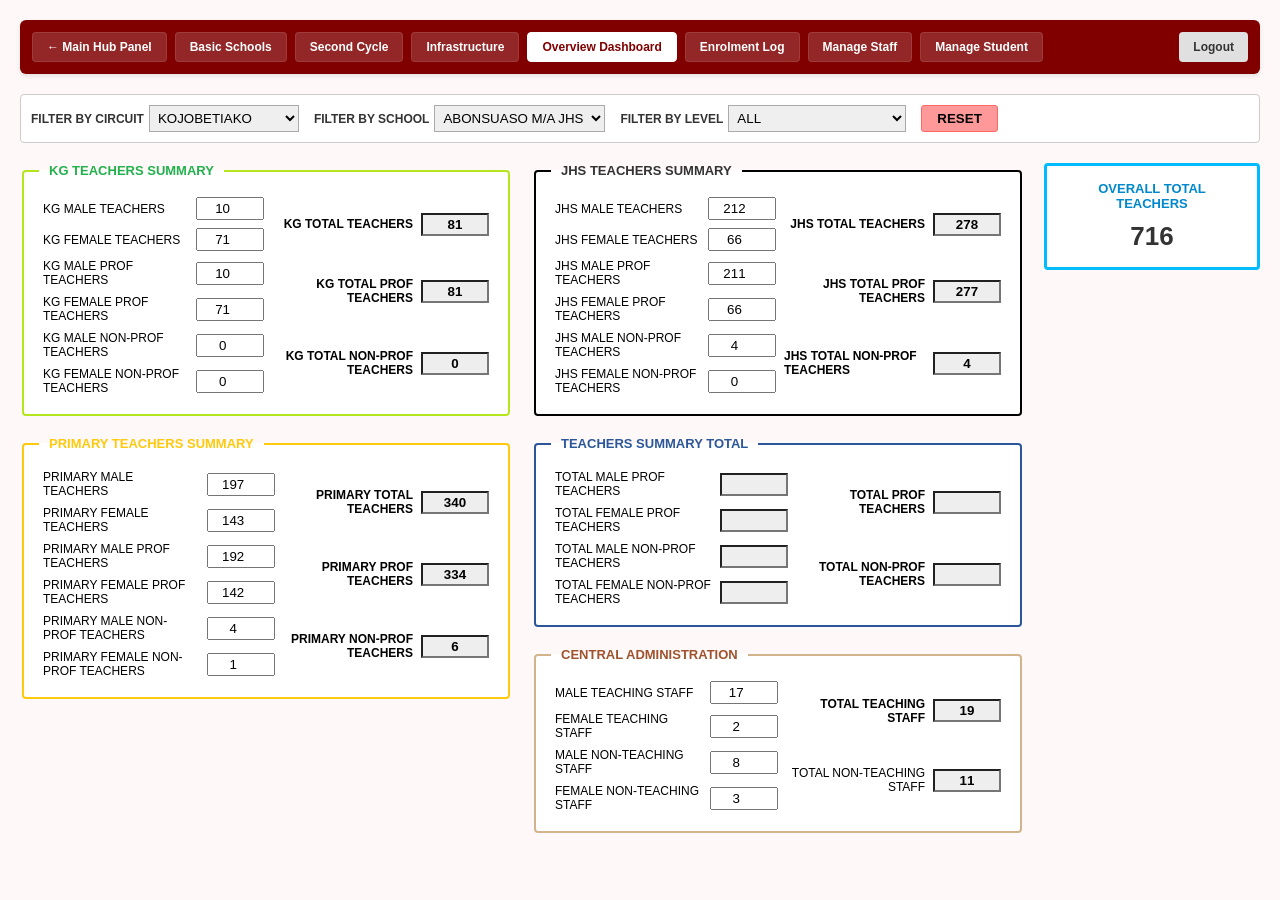
==== commit db74fa15: "Update dashboard.html" ====
--- a/dashboard.html
+++ b/dashboard.html
@@ -6,9 +6,16 @@
     <title>GES Ahafo Ano North - Dashboard Control Panel</title>
     <style>
         body { font-family: Arial, sans-serif; background-color: #fff8f8; margin: 0; padding: 20px; }
-        .filter-bar { display: flex; gap: 15px; align-items: center; background-color: #fff; padding: 10px; border: 1px solid #ccc; margin-bottom: 20px; }
+        .hub-nav-bar { display: flex; flex-wrap: wrap; gap: 8px; background-color: #800000; padding: 12px; border-radius: 6px; margin-bottom: 20px; box-shadow: 0 2px 5px rgba(0,0,0,0.1); }
+        .hub-nav-btn { text-decoration: none; padding: 7px 14px; background-color: rgba(255, 255, 255, 0.15); color: #ffffff; border-radius: 4px; font-size: 12px; font-weight: bold; border: 1px solid rgba(255,255,255,0.1); transition: background-color 0.2s, border-color 0.2s; }
+        .hub-nav-btn:hover { background-color: rgba(255, 255, 255, 0.3); border-color: #ffffff; }
+        .hub-nav-btn.active { background-color: #ffffff; color: #800000; border-color: #ffffff; cursor: default; }
+        .hub-nav-btn.logout { background-color: #e0e0e0; color: #333333; margin-left: auto; border: none; }
+        .hub-nav-btn.logout:hover { background-color: #d4d4d4; }
+        .filter-bar { display: flex; gap: 15px; align-items: center; background-color: #fff; padding: 10px; border: 1px solid #ccc; margin-bottom: 20px; border-radius: 4px; }
         .filter-group { display: flex; align-items: center; gap: 5px; }
-        .filter-group label { font-size: 12px; font-weight: bold; color: #333; }
+        .filter-group label { font-size: 12px; font-weight: bold; color: #333;
+ }
         .filter-group select { padding: 4px; min-width: 150px; border: 1px solid #aaa; }
         .btn-reset { padding: 5px 15px; background-color: #ff9999; color: black; border: 1px solid #ff6666; cursor: pointer; font-weight: bold; border-radius: 3px; }
         .btn-reset:hover { background-color: #ff8888; }
@@ -16,36 +23,47 @@
         .right-column-container, .left-column-container { display: flex; flex-direction: column; gap: 20px; }
         .overall-box-container { display: flex; align-items: flex-start; gap: 20px; }
         fieldset { border: 2px solid #2b579a; border-radius: 4px; padding: 15px; background-color: #fff; }
-        fieldset.kg { border-color: #d9534f; }
-        fieldset.primary { border-color: #f0ad4e; }
-        fieldset.jhs { border-color: #5bc0de; }
+        fieldset.kg { border-color: #b5e61d; }
+        fieldset.primary { border-color: #ffc90e; }
+        fieldset.jhs { border-color: #000000; }
         fieldset.totals { border-color: #2b579a; }
-        fieldset.admin { border-color: #5cb85c; }
-        legend { font-weight: bold; padding: 0 10px; font-size: 14px; text-transform: uppercase; }
-        legend.kg { color: #d9534f; }
-        legend.primary { color: #f0ad4e; }
-        legend.jhs { color: #5bc0de; }
+        fieldset.admin { border-color: #d2b48c; }
+        legend { font-weight: bold; padding: 0 10px; font-size: 13px; text-transform: uppercase; }
+        legend.kg { color: #22b14c; }
+        legend.primary { color: #ffc90e; }
+        legend.jhs { color: #333; }
         legend.totals { color: #2b579a; }
-        legend.admin { color: #5cb85c; }
+        legend.admin { color: #a0522d; }
         .summary-table { width: 100%; border-collapse: collapse; font-size: 12px; }
         .summary-table td { padding: 4px; vertical-align: middle; }
-        .summary-table input { width: 60px; text-align: center; padding: 2px; border: 1px solid #ccc; }
+        .summary-table input { width: 60px; text-align: center; padding: 2px; border: 1px s
+olid #ccc; }
         .summary-table input[readonly] { background-color: #eee; font-weight: bold; }
-        .overall-total-box { border: 3px solid #00bcff; background-color: #fff; padding: 15px; text-align: center; min-width: 180px; }
+        .overall-total-box { border: 3px solid #00bcff; background-color: #fff; padding: 15px; text-align: center; min-width: 180px; border-radius: 4px; }
         .overall-total-box h3 { margin: 0 0 10px 0; font-size: 13px; color: #0088cc; text-transform: uppercase; }
-        .overall-total-box .value { font-size: 24px; font-weight: bold; color: #333; }
+        .overall-total-box .value { font-size: 26px; font-weight: bold; color: #333; }
     </style>
 </head>
 <body>
-
-    <!-- Filter Menu Options -->
+    <div class="hub-nav-bar">
+        <a href="index.html" class="hub-nav-btn">&larr; Main Hub Panel</a>
+        <a href="school-basic.html" class="hub-nav-btn">Basic Schools</a>
+        <a href="school-second-cycle.html" class="hub-nav-btn">Second Cycle</a>
+        <a href="school-infrastructure.html" class="hub-nav-btn">Infrastructure</a>
+        <a href="dashboard.html" class="hub-nav-btn active">Overview Dashboard</a>
+        <a href="enrolment.html" class="hub-nav-btn">Enrolment Log</a>
+        <a href="staff.html" class="hub-nav-btn">Manage Staff</a>
+        <a href="student.html" class="hub-nav-btn">Manage Student</a>
+        <button class="hub-nav-btn logout" onclick="alert('Logging out...')">Logout</button>
+    </div>
     <div class="filter-bar">
         <div class="filter-group">
             <label>FILTER BY CIRCUIT</label>
             <select id="filter_circuit">
                 <option value="ALL">ALL</option>
                 <option value="KOJOBETIAKO" selected>KOJOBETIAKO</option>
-                <option value="AKWASIASE">AKWASIASE</option>
+       
+         <option value="AKWASIASE">AKWASIASE</option>
                 <option value="ANYINASUSO">ANYINASUSO</option>
                 <option value="DWAAHO">DWAAHO</option>
                 <option value="MANFO">MANFO</option>
@@ -75,14 +93,10 @@
         </div>
         <button type="button" class="btn-reset" id="btn_reset">RESET</button>
     </div>
-
-    <!-- Main Workspace Container -->
     <div class="overall-box-container">
-        <div class="dashboard-grid" style="flex: 1;">
-            
-            <!-- Left Hand Columns Wrapper -->
+        <div class="dashboard-grid" sty
+le="flex: 1;">
             <div class="left-column-container">
-                <!-- KG Panel Section -->
                 <fieldset id="kg_summary_section" class="kg">
                     <legend class="kg">KG Teachers Summary</legend>
                     <table class="summary-table">
@@ -100,14 +114,15 @@
                             <td>KG MALE PROF TEACHERS</td>
                             <td><input type="number" id="kg_mp" value="10"></td>
                             <td rowspan="2" style="text-align:right; font-weight:bold;">KG TOTAL PROF TEACHERS</td>
-<td rowspan="2"><input type="text" id="kg_tp" value="81" readonly></td>
+                            <td rowspan="2"><input type="text" id="kg_tp" value="81" readonly></td>
                         </tr>
                         <tr>
                             <td>KG FEMALE PROF TEACHERS</td>
                             <td><input type="number" id="kg_fp" value="71"></td>
                         </tr>
                         <tr>
-                            <td>KG MALE NON-PROF TEACHERS</td>
+              
+              <td>KG MALE NON-PROF TEACHERS</td>
                             <td><input type="number" id="kg_mnp" value="0"></td>
                             <td rowspan="2" style="text-align:right; font-weight:bold;">KG TOTAL NON-PROF TEACHERS</td>
                             <td rowspan="2"><input type="text" id="kg_tnp" value="0" readonly></td>
@@ -118,8 +133,6 @@
                         </tr>
                     </table>
                 </fieldset>
-
-                <!-- Primary Panel Section -->
                 <fieldset id="primary_summary_section" class="primary">
                     <legend class="primary">Primary Teachers Summary</legend>
                     <table class="summary-table">
@@ -134,7 +147,8 @@
                             <td><input type="number" id="pri_f" value="143"></td>
                         </tr>
                         <tr>
-                            <td>PRIMARY MALE PROF TEACHERS</td>
+          
+                  <td>PRIMARY MALE PROF TEACHERS</td>
                             <td><input type="number" id="pri_mp" value="192"></td>
                             <td rowspan="2" style="text-align:right; font-weight:bold;">PRIMARY PROF TEACHERS</td>
                             <td rowspan="2"><input type="text" id="pri_tp" value="334" readonly></td>
@@ -156,13 +170,11 @@
                     </table>
                 </fieldset>
             </div>
-
-            <!-- Right Hand Columns Wrapper -->
             <div class="right-column-container">
-                <!-- JHS Panel Section -->
                 <fieldset id="jhs_summary_section" class="jhs">
                     <legend class="jhs">JHS Teachers Summary</legend>
-                    <table class="summary-table">
+         
+           <table class="summary-table">
                         <tr>
                             <td>JHS MALE TEACHERS</td>
                             <td><input type="number" id="jhs_m" value="212"></td>
@@ -186,7 +198,8 @@
                         <tr>
                             <td>JHS MALE NON-PROF TEACHERS</td>
                             <td><input type="number" id="jhs_mnp" value="4"></td>
-                            <td rowspan="2" style="text-align:right; font-weight:bold;">JHS TOTAL NON-PROF TEACHERS</td>
+                            <td rowspan="2" style="tex
+t-align:right; font-weight:bold;">JHS TOTAL NON-PROF TEACHERS</td>
                             <td rowspan="2"><input type="text" id="jhs_tnp" value="4" readonly></td>
                         </tr>
                         <tr>
@@ -195,8 +208,6 @@
                         </tr>
                     </table>
                 </fieldset>
-
-                <!-- Totals Summary Section -->
                 <fieldset id="totals_summary_section" class="totals">
                     <legend class="totals">Teachers Summary Total</legend>
                     <table class="summary-table">
@@ -213,7 +224,8 @@
                         <tr>
                             <td>TOTAL MALE NON-PROF TEACHERS</td>
                             <td><input type="text" id="tot_mnp" readonly></td>
-                            <td rowspan="2" style="text-align:right; font-weight:bold;">TOTAL NON-PROF TEACHERS</td>
+                            <td rowspan="2" style="text-align
+:right; font-weight:bold;">TOTAL NON-PROF TEACHERS</td>
                             <td rowspan="2"><input type="text" id="tot_np_grand" readonly></td>
                         </tr>
                         <tr>
@@ -222,8 +234,6 @@
                         </tr>
                     </table>
                 </fieldset>
-
-                <!-- Central Administration Section -->
                 <fieldset id="central_summary_section" class="admin">
                     <legend class="admin">Central Administration</legend>
                     <table class="summary-table">
@@ -240,7 +250,8 @@
                         <tr>
                             <td>MALE NON-TEACHING STAFF</td>
                             <td><input type="number" id="adm_mnt" value="8"></td>
-                            <td rowspan="2" style="text-align:right; font-weight:bold;">TOTAL NON-TEACHING STAFF</td>
+                            <td rowspan="2" style="text-align:right; fon
+t-weight:bold;">TOTAL NON-TEACHING STAFF</td>
                             <td rowspan="2"><input type="text" id="adm_nt_staff" value="11" readonly></td>
                         </tr>
                         <tr>
@@ -251,38 +262,29 @@
                 </fieldset>
             </div>
         </div>
-
         <div id="overall_box_section" class="overall-total-box">
             <h3>Overall Total Teachers</h3>
             <div class="value" id="overall_grand_total">716</div>
         </div>
     </div>
-
     <script>
         document.addEventListener("DOMContentLoaded", () => {
             const filterLevel = document.getElementById("filter_level");
-            
-            // Section elements references mapping
             const kgSection = document.getElementById("kg_summary_section");
             const primarySection = document.getElementById("primary_summary_section");
             const jhsSection = document.getElementById("jhs_summary_section");
             const totalsSection = document.getElementById("totals_summary_section");
             const centralSection = document.getElementById("central_summary_section");
             const overallBox = document.getElementById("overall_box_section");
-
-            // 1. DYNAMIC VISIBILITY CONTROLLER
             const updateVisibilityByLevel = () => {
                 const selectedLevel = filterLevel.value;
-
-                // Reset all views to visible default state
                 kgSection.style.display = "block";
-                primarySection.style.display = "block";
+                pri
+marySection.style.display = "block";
                 jhsSection.style.display = "block";
                 totalsSection.style.display = "block";
                 centralSection.style.display = "block";
                 overallBox.style.display = "block";
-
-                // Apply targeted section conditional filtering
                 if (selectedLevel === "KG ONLY") {
                     primarySection.style.display = "none";
                     jhsSection.style.display = "none";
@@ -304,89 +306,64 @@
                     jhsSection.style.display = "none";
                     totalsSection.style.display = "none";
                 }
-                
-                // Recalculate metrics based on new layout view status
                 calculateLiveDashboard();
             };
-
-            // Hook dropdown element visibility change event 
-            filterLevel.addEventListener("change", updateVisibilityByLevel);
-
-            // 2. REAL-TIME MATHEMATICAL CALCULATOR ENGINE
+            filter
+Level.addEventListener("change", updateVisibilityByLevel);
             const calculateLiveDashboard = () => {
                 const getVal = (id) => parseInt(document.getElementById(id).value, 10) || 0;
-                
-                // Track current block style visibility metrics
-                const isKgVisible = kgSection.style.display !== "none";
-                const isPriVisible = primarySection.style.display !== "none";
-                const isJhsVisible = jhsSection.style.display !== "none";
-                const isAdmVisible = centralSection.style.display !== "none";
-
-                // KG Section Row Aggregations
-const kgM = getVal("kg_m"), kgF = getVal("kg_f");
+                const kgVisible = kgSection.style.display !== "none";
+                const priVisible = primarySection.style.display !== "none";
+                const jhsVisible = jhsSection.style.display !== "none";
+                const admVisible = centralSection.style.display !== "none";
+                const kgM = getVal("kg_m"), kgF = getVal("kg_f");
                 const kgMP = getVal("kg_mp"), kgFP = getVal("kg_fp");
                 const kgMNP = getVal("kg_mnp"), kgFNP = getVal("kg_fnp");
                 document.getElementById("kg_t").value = kgM + kgF;
                 document.getElementById("kg_tp").value = kgMP + kgFP;
                 document.getElementById("kg_tnp").value = kgMNP + kgFNP;
-
-                // Primary Section Row Aggregations
                 const priM = getVal("pri_m"), priF = getVal("pri_f");
                 const priMP = getVal("pri_mp"), priFP = getVal("pri_fp");
                 const priMNP = getVal("pri_mnp"), priFNP = getVal("pri_fnp");
                 document.getElementById("pri_t").value = priM + priF;
                 document.getElementById("pri_tp").value = priMP + priFP;
                 document.getElementById("pri_tnp").value = priMNP + priFNP;
-
-                // JHS Section Row Aggregations
                 const jhsM = getVal("jhs_m"), jhsF = getVal("jhs_f");
-                const jhsMP = getVal("jhs_mp"), jhsFP = getVal("jhs_fp");
+                const jhsMP = getVal("jhs_mp"), jhsFP = getVal("jhs_fp")
+;
                 const jhsMNP = getVal("jhs_mnp"), jhsFNP = getVal("jhs_fnp");
                 document.getElementById("jhs_t").value = jhsM + jhsF;
                 document.getElementById("jhs_tp").value = jhsMP + jhsFP;
                 document.getElementById("jhs_tnp").value = jhsMNP + jhsFNP;
-
-                // Central Admin Row Aggregations
                 const admMT = getVal("adm_mt"), admFT = getVal("adm_ft");
                 const admMNT = getVal("adm_mnt"), admFNT = getVal("adm_fnt");
                 document.getElementById("adm_t_staff").value = admMT + admFT;
                 document.getElementById("adm_nt_staff").value = admMNT + admFNT;
-
-                // Cross-Sectional Global Math Tally Blocks
-                const totalMaleProf = (isKgVisible ? kgMP : 0) + (isPriVisible ? priMP : 0) + (isJhsVisible ? jhsMP : 0);
-                const totalFemaleProf = (isKgVisible ? kgFP : 0) + (isPriVisible ? priFP : 0) + (isJhsVisible ? jhsFP : 0);
-                const totalMaleNonProf = (isKgVisible ? kgMNP : 0) + (isPriVisible ? priMNP : 0) + (isJhsVisible ? jhsMNP : 0);
-                const totalFemaleNonProf = (isKgVisible ? kgFNP : 0) + (isPriVisible ? priFNP : 0) + (isJhsVisible ? jhsFNP : 0);
-
+                const totalMaleProf = (kgVisible ? kgMP : 0) + (priVisible ? priMP : 0) + (jhsVisible ? jhsMP : 0);
+                const totalFemaleProf = (kgVisible ? kgFP : 0) + (priVisible ? priFP : 0) + (jhsVisible ? jhsFP : 0);
+                const totalMaleNonProf = (kgVisible ? kgMNP : 0) + (priVisible ? priMNP : 0) + (jhsVisible ? jhsMNP : 0);
+                const totalFemaleNonProf = (kgVisible ? kgFNP : 0) + (priVisible ? priFNP : 0) + (jhsVisible ? jhsFNP : 0);
                 document.getElementById("tot_mp").value = totalMaleProf;
                 document.getElementById("tot_fp").value = totalFemaleProf;
                 document.getElementById("tot_p_grand").value = totalMaleProf + totalFemaleProf;
-                
                 document.getElementById("tot_mnp").value = totalMaleNonProf;
                 document.getElementById("tot_fnp").value = totalFemaleNonProf;
-                document.getElementById("tot_np_grand").value = totalMaleNonProf + totalFemaleNonProf;
-
-                // Overall Combined Total Sum Tally Tracker
+          
+      document.getElementById("tot_np_grand").value = totalMaleNonProf + totalFemaleNonProf;
                 let grandTotal = 0;
-                if (isKgVisible) grandTotal += (kgM + kgF);
-                if (isPriVisible) grandTotal += (priM + priF);
-                if (isJhsVisible) grandTotal += (jhsM + jhsF);
-                if (isAdmVisible) grandTotal += (admMT + admFT); 
-
+                if (kgVisible) grandTotal += (kgM + kgF);
+                if (priVisible) grandTotal += (priM + priF);
+                if (jhsVisible) grandTotal += (jhsM + jhsF);
+                if (admVisible) grandTotal += (admMT + admFT);
                 document.getElementById("overall_grand_total").innerText = grandTotal;
             };
-
-            // Bind calculation hook events onto user updates
             document.body.addEventListener("input", calculateLiveDashboard);
-            // Reset Configuration Hook Action Matrix
             document.getElementById("btn_reset").addEventListener("click", () => {
                 filterLevel.value = "ALL";
                 document.getElementById("filter_circuit").value = "ALL";
                 document.getElementById("filter_school").value = "ALL";
                 updateVisibilityByLevel();
             });
-
-            // Initialize on start load
             updateVisibilityByLevel();
         });
     </script>
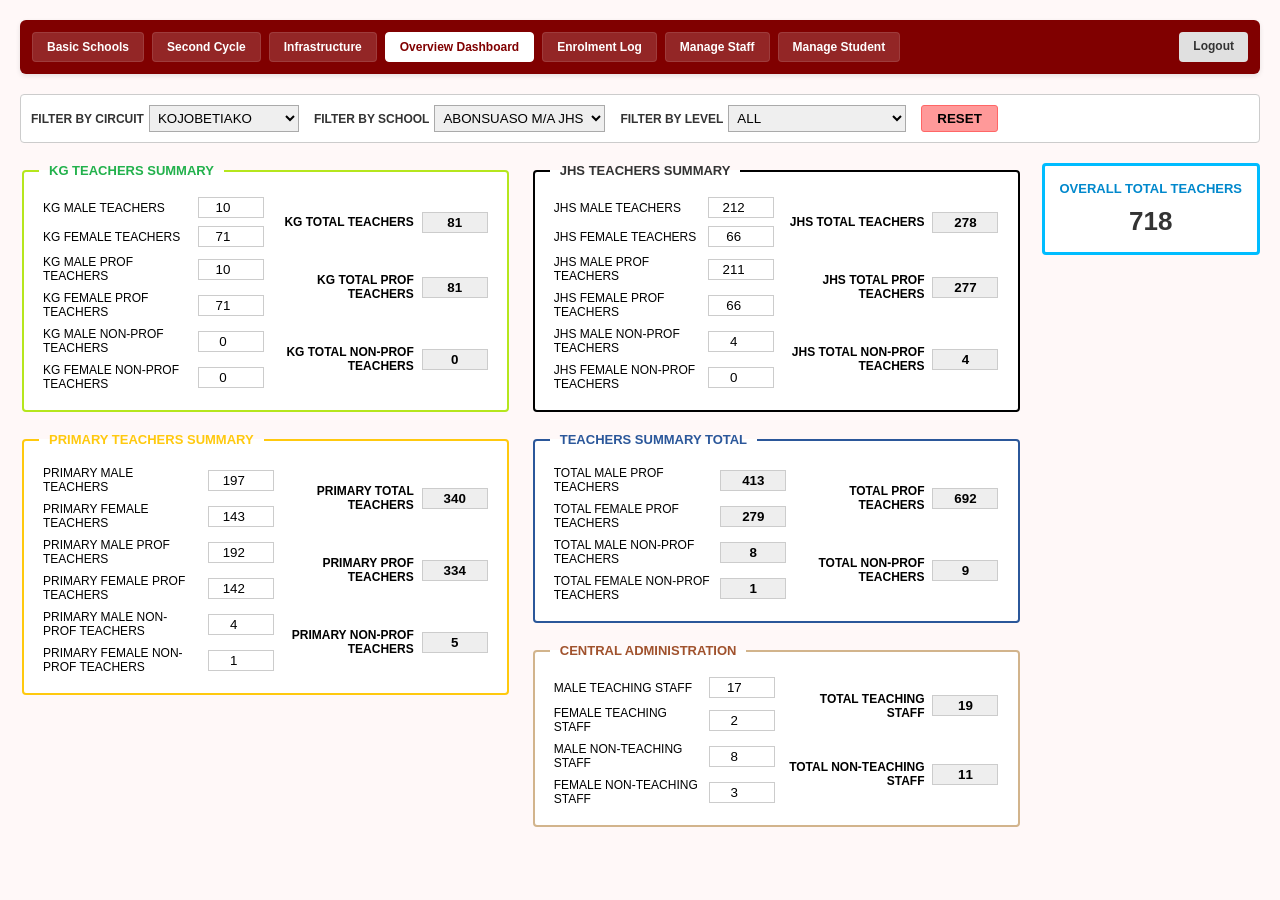
==== commit c71a4706: "Update dashboard.html" ====
--- a/dashboard.html
+++ b/dashboard.html
@@ -6,47 +6,54 @@
     <title>GES Ahafo Ano North - Dashboard Control Panel</title>
     <style>
         body { font-family: Arial, sans-serif; background-color: #fff8f8; margin: 0; padding: 20px; }
+        
+        /* Unified Hub System Navigation Bar */
         .hub-nav-bar { display: flex; flex-wrap: wrap; gap: 8px; background-color: #800000; padding: 12px; border-radius: 6px; margin-bottom: 20px; box-shadow: 0 2px 5px rgba(0,0,0,0.1); }
         .hub-nav-btn { text-decoration: none; padding: 7px 14px; background-color: rgba(255, 255, 255, 0.15); color: #ffffff; border-radius: 4px; font-size: 12px; font-weight: bold; border: 1px solid rgba(255,255,255,0.1); transition: background-color 0.2s, border-color 0.2s; }
         .hub-nav-btn:hover { background-color: rgba(255, 255, 255, 0.3); border-color: #ffffff; }
         .hub-nav-btn.active { background-color: #ffffff; color: #800000; border-color: #ffffff; cursor: default; }
         .hub-nav-btn.logout { background-color: #e0e0e0; color: #333333; margin-left: auto; border: none; }
         .hub-nav-btn.logout:hover { background-color: #d4d4d4; }
+
         .filter-bar { display: flex; gap: 15px; align-items: center; background-color: #fff; padding: 10px; border: 1px solid #ccc; margin-bottom: 20px; border-radius: 4px; }
         .filter-group { display: flex; align-items: center; gap: 5px; }
-        .filter-group label { font-size: 12px; font-weight: bold; color: #333;
- }
+        .filter-group label { font-size: 12px; font-weight: bold; color: #333; }
         .filter-group select { padding: 4px; min-width: 150px; border: 1px solid #aaa; }
         .btn-reset { padding: 5px 15px; background-color: #ff9999; color: black; border: 1px solid #ff6666; cursor: pointer; font-weight: bold; border-radius: 3px; }
         .btn-reset:hover { background-color: #ff8888; }
+        
         .dashboard-grid { display: grid; grid-template-columns: repeat(2, 1fr); gap: 20px; }
         .right-column-container, .left-column-container { display: flex; flex-direction: column; gap: 20px; }
         .overall-box-container { display: flex; align-items: flex-start; gap: 20px; }
+        
         fieldset { border: 2px solid #2b579a; border-radius: 4px; padding: 15px; background-color: #fff; }
         fieldset.kg { border-color: #b5e61d; }
         fieldset.primary { border-color: #ffc90e; }
         fieldset.jhs { border-color: #000000; }
         fieldset.totals { border-color: #2b579a; }
         fieldset.admin { border-color: #d2b48c; }
+        
         legend { font-weight: bold; padding: 0 10px; font-size: 13px; text-transform: uppercase; }
         legend.kg { color: #22b14c; }
         legend.primary { color: #ffc90e; }
         legend.jhs { color: #333; }
         legend.totals { color: #2b579a; }
         legend.admin { color: #a0522d; }
+        
         .summary-table { width: 100%; border-collapse: collapse; font-size: 12px; }
         .summary-table td { padding: 4px; vertical-align: middle; }
-        .summary-table input { width: 60px; text-align: center; padding: 2px; border: 1px s
-olid #ccc; }
+        .summary-table input { width: 60px; text-align: center; padding: 2px; border: 1px solid #ccc; }
         .summary-table input[readonly] { background-color: #eee; font-weight: bold; }
+        
         .overall-total-box { border: 3px solid #00bcff; background-color: #fff; padding: 15px; text-align: center; min-width: 180px; border-radius: 4px; }
         .overall-total-box h3 { margin: 0 0 10px 0; font-size: 13px; color: #0088cc; text-transform: uppercase; }
         .overall-total-box .value { font-size: 26px; font-weight: bold; color: #333; }
     </style>
 </head>
 <body>
+
+    <!-- Unified Master Hub System Navigation Bar Link Modules -->
     <div class="hub-nav-bar">
-        <a href="index.html" class="hub-nav-btn">&larr; Main Hub Panel</a>
         <a href="school-basic.html" class="hub-nav-btn">Basic Schools</a>
         <a href="school-second-cycle.html" class="hub-nav-btn">Second Cycle</a>
         <a href="school-infrastructure.html" class="hub-nav-btn">Infrastructure</a>
@@ -54,16 +61,17 @@
         <a href="enrolment.html" class="hub-nav-btn">Enrolment Log</a>
         <a href="staff.html" class="hub-nav-btn">Manage Staff</a>
         <a href="student.html" class="hub-nav-btn">Manage Student</a>
-        <button class="hub-nav-btn logout" onclick="alert('Logging out...')">Logout</button>
+        <a href="index.html" class="hub-nav-btn logout">Logout</a>
     </div>
+
+    <!-- Filter Menu Options -->
     <div class="filter-bar">
         <div class="filter-group">
             <label>FILTER BY CIRCUIT</label>
             <select id="filter_circuit">
                 <option value="ALL">ALL</option>
                 <option value="KOJOBETIAKO" selected>KOJOBETIAKO</option>
-       
-         <option value="AKWASIASE">AKWASIASE</option>
+                <option value="AKWASIASE">AKWASIASE</option>
                 <option value="ANYINASUSO">ANYINASUSO</option>
                 <option value="DWAAHO">DWAAHO</option>
                 <option value="MANFO">MANFO</option>
@@ -93,10 +101,14 @@
         </div>
         <button type="button" class="btn-reset" id="btn_reset">RESET</button>
     </div>
+
+    <!-- Main Workspace Container -->
     <div class="overall-box-container">
-        <div class="dashboard-grid" sty
-le="flex: 1;">
+        <div class="dashboard-grid" style="flex: 1;">
+            
+            <!-- Left Hand Columns Wrapper -->
             <div class="left-column-container">
+                <!-- KG Panel Section -->
                 <fieldset id="kg_summary_section" class="kg">
                     <legend class="kg">KG Teachers Summary</legend>
                     <table class="summary-table">
@@ -121,8 +133,7 @@
                             <td><input type="number" id="kg_fp" value="71"></td>
                         </tr>
                         <tr>
-              
-              <td>KG MALE NON-PROF TEACHERS</td>
+                            <td>KG MALE NON-PROF TEACHERS</td>
                             <td><input type="number" id="kg_mnp" value="0"></td>
                             <td rowspan="2" style="text-align:right; font-weight:bold;">KG TOTAL NON-PROF TEACHERS</td>
                             <td rowspan="2"><input type="text" id="kg_tnp" value="0" readonly></td>
@@ -133,6 +144,8 @@
                         </tr>
                     </table>
                 </fieldset>
+
+                <!-- Primary Panel Section -->
                 <fieldset id="primary_summary_section" class="primary">
                     <legend class="primary">Primary Teachers Summary</legend>
                     <table class="summary-table">
@@ -147,8 +160,7 @@
                             <td><input type="number" id="pri_f" value="143"></td>
                         </tr>
                         <tr>
-          
-                  <td>PRIMARY MALE PROF TEACHERS</td>
+                            <td>PRIMARY MALE PROF TEACHERS</td>
                             <td><input type="number" id="pri_mp" value="192"></td>
                             <td rowspan="2" style="text-align:right; font-weight:bold;">PRIMARY PROF TEACHERS</td>
                             <td rowspan="2"><input type="text" id="pri_tp" value="334" readonly></td>
@@ -170,11 +182,13 @@
                     </table>
                 </fieldset>
             </div>
+
+            <!-- Right Hand Columns Wrapper -->
             <div class="right-column-container">
+                <!-- JHS Panel Section -->
                 <fieldset id="jhs_summary_section" class="jhs">
                     <legend class="jhs">JHS Teachers Summary</legend>
-         
-           <table class="summary-table">
+                    <table class="summary-table">
                         <tr>
                             <td>JHS MALE TEACHERS</td>
                             <td><input type="number" id="jhs_m" value="212"></td>
@@ -198,8 +212,7 @@
                         <tr>
                             <td>JHS MALE NON-PROF TEACHERS</td>
                             <td><input type="number" id="jhs_mnp" value="4"></td>
-                            <td rowspan="2" style="tex
-t-align:right; font-weight:bold;">JHS TOTAL NON-PROF TEACHERS</td>
+                            <td rowspan="2" style="text-align:right; font-weight:bold;">JHS TOTAL NON-PROF TEACHERS</td>
                             <td rowspan="2"><input type="text" id="jhs_tnp" value="4" readonly></td>
                         </tr>
                         <tr>
@@ -208,6 +221,7 @@
                         </tr>
                     </table>
                 </fieldset>
+                
                 <fieldset id="totals_summary_section" class="totals">
                     <legend class="totals">Teachers Summary Total</legend>
                     <table class="summary-table">
@@ -224,8 +238,7 @@
                         <tr>
                             <td>TOTAL MALE NON-PROF TEACHERS</td>
                             <td><input type="text" id="tot_mnp" readonly></td>
-                            <td rowspan="2" style="text-align
-:right; font-weight:bold;">TOTAL NON-PROF TEACHERS</td>
+                            <td rowspan="2" style="text-align:right; font-weight:bold;">TOTAL NON-PROF TEACHERS</td>
                             <td rowspan="2"><input type="text" id="tot_np_grand" readonly></td>
                         </tr>
                         <tr>
@@ -234,6 +247,7 @@
                         </tr>
                     </table>
                 </fieldset>
+                
                 <fieldset id="central_summary_section" class="admin">
                     <legend class="admin">Central Administration</legend>
                     <table class="summary-table">
@@ -250,8 +264,7 @@
                         <tr>
                             <td>MALE NON-TEACHING STAFF</td>
                             <td><input type="number" id="adm_mnt" value="8"></td>
-                            <td rowspan="2" style="text-align:right; fon
-t-weight:bold;">TOTAL NON-TEACHING STAFF</td>
+                            <td rowspan="2" style="text-align:right; font-weight:bold;">TOTAL NON-TEACHING STAFF</td>
                             <td rowspan="2"><input type="text" id="adm_nt_staff" value="11" readonly></td>
                         </tr>
                         <tr>
@@ -262,29 +275,35 @@
                 </fieldset>
             </div>
         </div>
+
         <div id="overall_box_section" class="overall-total-box">
             <h3>Overall Total Teachers</h3>
             <div class="value" id="overall_grand_total">716</div>
         </div>
     </div>
+
     <script>
         document.addEventListener("DOMContentLoaded", () => {
             const filterLevel = document.getElementById("filter_level");
+            
             const kgSection = document.getElementById("kg_summary_section");
             const primarySection = document.getElementById("primary_summary_section");
             const jhsSection = document.getElementById("jhs_summary_section");
             const totalsSection = document.getElementById("totals_summary_section");
             const centralSection = document.getElementById("central_summary_section");
             const overallBox = document.getElementById("overall_box_section");
+
+            // Dynamic visibility controller logic
             const updateVisibilityByLevel = () => {
                 const selectedLevel = filterLevel.value;
+
                 kgSection.style.display = "block";
-                pri
-marySection.style.display = "block";
+                primarySection.style.display = "block";
                 jhsSection.style.display = "block";
                 totalsSection.style.display = "block";
                 centralSection.style.display = "block";
                 overallBox.style.display = "block";
+
                 if (selectedLevel === "KG ONLY") {
                     primarySection.style.display = "none";
                     jhsSection.style.display = "none";
@@ -306,64 +325,85 @@
                     jhsSection.style.display = "none";
                     totalsSection.style.display = "none";
                 }
+                
                 calculateLiveDashboard();
             };
-            filter
-Level.addEventListener("change", updateVisibilityByLevel);
+
+            filterLevel.addEventListener("change", updateVisibilityByLevel);
+
+            // Live calculator compiler core logic
             const calculateLiveDashboard = () => {
                 const getVal = (id) => parseInt(document.getElementById(id).value, 10) || 0;
+                
                 const kgVisible = kgSection.style.display !== "none";
                 const priVisible = primarySection.style.display !== "none";
                 const jhsVisible = jhsSection.style.display !== "none";
                 const admVisible = centralSection.style.display !== "none";
+
+                // KG
                 const kgM = getVal("kg_m"), kgF = getVal("kg_f");
                 const kgMP = getVal("kg_mp"), kgFP = getVal("kg_fp");
                 const kgMNP = getVal("kg_mnp"), kgFNP = getVal("kg_fnp");
                 document.getElementById("kg_t").value = kgM + kgF;
                 document.getElementById("kg_tp").value = kgMP + kgFP;
                 document.getElementById("kg_tnp").value = kgMNP + kgFNP;
+
+                // Primary
                 const priM = getVal("pri_m"), priF = getVal("pri_f");
                 const priMP = getVal("pri_mp"), priFP = getVal("pri_fp");
                 const priMNP = getVal("pri_mnp"), priFNP = getVal("pri_fnp");
                 document.getElementById("pri_t").value = priM + priF;
                 document.getElementById("pri_tp").value = priMP + priFP;
                 document.getElementById("pri_tnp").value = priMNP + priFNP;
+
+                // JHS
                 const jhsM = getVal("jhs_m"), jhsF = getVal("jhs_f");
-                const jhsMP = getVal("jhs_mp"), jhsFP = getVal("jhs_fp")
-;
+                const jhsMP = getVal("jhs_mp"), jhsFP = getVal("jhs_fp");
                 const jhsMNP = getVal("jhs_mnp"), jhsFNP = getVal("jhs_fnp");
                 document.getElementById("jhs_t").value = jhsM + jhsF;
                 document.getElementById("jhs_tp").value = jhsMP + jhsFP;
                 document.getElementById("jhs_tnp").value = jhsMNP + jhsFNP;
+
+                // Central Admin
                 const admMT = getVal("adm_mt"), admFT = getVal("adm_ft");
                 const admMNT = getVal("adm_mnt"), admFNT = getVal("adm_fnt");
                 document.getElementById("adm_t_staff").value = admMT + admFT;
                 document.getElementById("adm_nt_staff").value = admMNT + admFNT;
+
+                // Global tallies updates
                 const totalMaleProf = (kgVisible ? kgMP : 0) + (priVisible ? priMP : 0) + (jhsVisible ? jhsMP : 0);
                 const totalFemaleProf = (kgVisible ? kgFP : 0) + (priVisible ? priFP : 0) + (jhsVisible ? jhsFP : 0);
                 const totalMaleNonProf = (kgVisible ? kgMNP : 0) + (priVisible ? priMNP : 0) + (jhsVisible ? jhsMNP : 0);
                 const totalFemaleNonProf = (kgVisible ? kgFNP : 0) + (priVisible ? priFNP : 0) + (jhsVisible ? jhsFNP : 0);
+
                 document.getElementById("tot_mp").value = totalMaleProf;
                 document.getElementById("tot_fp").value = totalFemaleProf;
                 document.getElementById("tot_p_grand").value = totalMaleProf + totalFemaleProf;
+                
                 document.getElementById("tot_mnp").value = totalMaleNonProf;
                 document.getElementById("tot_fnp").value = totalFemaleNonProf;
-          
-      document.getElementById("tot_np_grand").value = totalMaleNonProf + totalFemaleNonProf;
+                document.getElementById("tot_np_grand").value = totalMaleNonProf + totalFemaleNonProf;
+
+                // Grand summary total tally box update
                 let grandTotal = 0;
                 if (kgVisible) grandTotal += (kgM + kgF);
                 if (priVisible) grandTotal += (priM + priF);
                 if (jhsVisible) grandTotal += (jhsM + jhsF);
-                if (admVisible) grandTotal += (admMT + admFT);
+                if (admVisible) grandTotal += (admMT + admFT); 
+
                 document.getElementById("overall_grand_total").innerText = grandTotal;
             };
+
             document.body.addEventListener("input", calculateLiveDashboard);
+            
             document.getElementById("btn_reset").addEventListener("click", () => {
                 filterLevel.value = "ALL";
                 document.getElementById("filter_circuit").value = "ALL";
                 document.getElementById("filter_school").value = "ALL";
                 updateVisibilityByLevel();
             });
+
+            // Initial kickoff calculations load
             updateVisibilityByLevel();
         });
     </script>
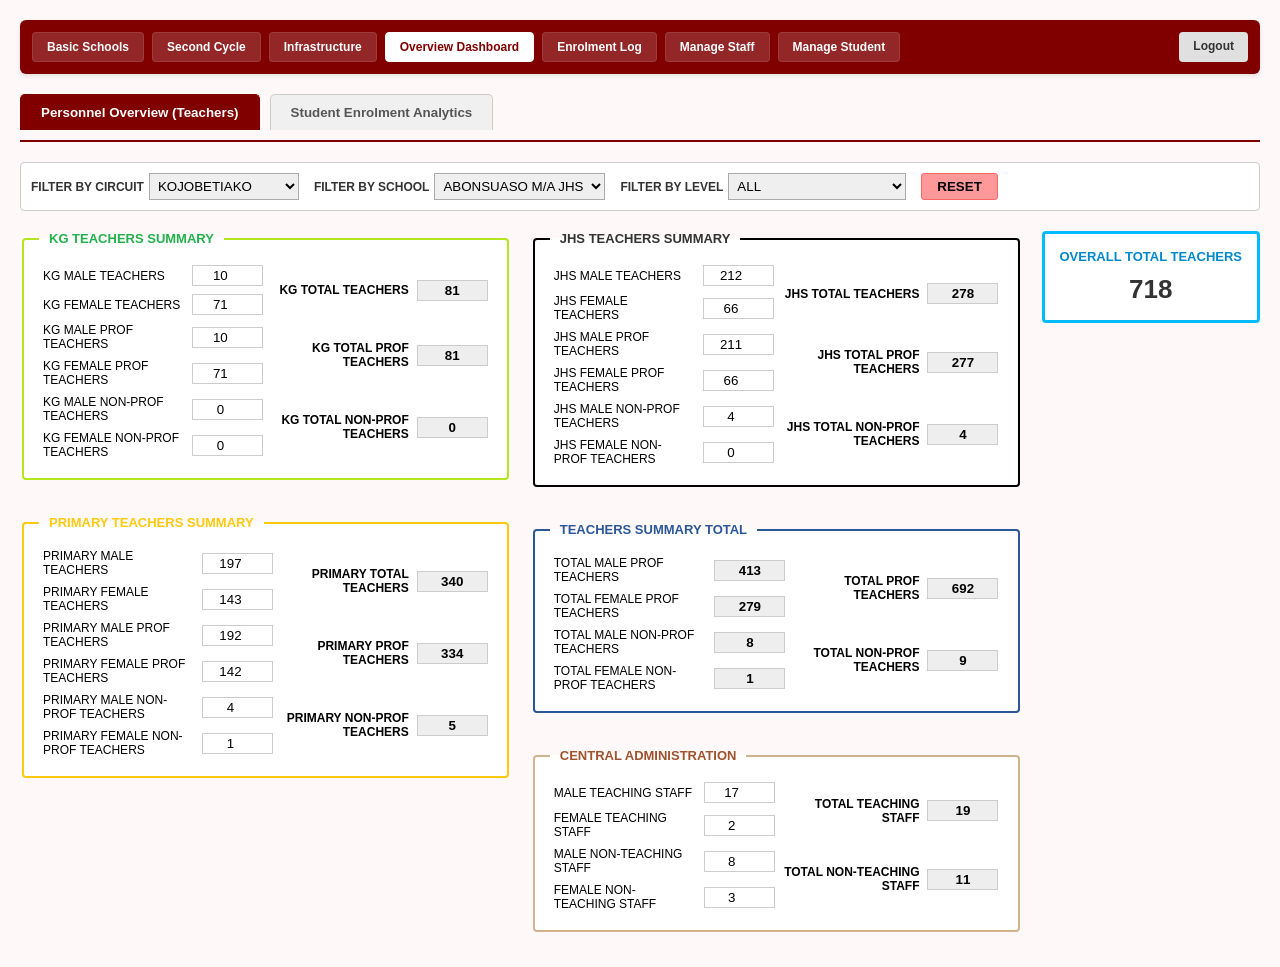
==== commit 5c1ffc53: "Update dashboard.html" ====
--- a/dashboard.html
+++ b/dashboard.html
@@ -15,6 +15,13 @@
         .hub-nav-btn.logout { background-color: #e0e0e0; color: #333333; margin-left: auto; border: none; }
         .hub-nav-btn.logout:hover { background-color: #d4d4d4; }
 
+        /* Dashboard View Tabs Switching System */
+        .dashboard-tabs { display: flex; gap: 10px; margin-bottom: 20px; border-bottom: 2px solid #800000; padding-bottom: 10px; }
+        .tab-link { padding: 10px 20px; background-color: #f0f0f0; border: 1px solid #ccc; border-bottom: none; border-radius: 5px 5px 0 0; cursor: pointer; font-weight: bold; color: #555; }
+        .tab-link.active-tab { background-color: #800000; color: white; border-color: #800000; }
+        .tab-content { display: none; }
+        .tab-content.active-content { display: block; }
+
         .filter-bar { display: flex; gap: 15px; align-items: center; background-color: #fff; padding: 10px; border: 1px solid #ccc; margin-bottom: 20px; border-radius: 4px; }
         .filter-group { display: flex; align-items: center; gap: 5px; }
         .filter-group label { font-size: 12px; font-weight: bold; color: #333; }
@@ -26,7 +33,7 @@
         .right-column-container, .left-column-container { display: flex; flex-direction: column; gap: 20px; }
         .overall-box-container { display: flex; align-items: flex-start; gap: 20px; }
         
-        fieldset { border: 2px solid #2b579a; border-radius: 4px; padding: 15px; background-color: #fff; }
+        fieldset { border: 2px solid #2b579a; border-radius: 4px; padding: 15px; background-color: #fff; margin-bottom: 15px; }
         fieldset.kg { border-color: #b5e61d; }
         fieldset.primary { border-color: #ffc90e; }
         fieldset.jhs { border-color: #000000; }
@@ -42,12 +49,18 @@
         
         .summary-table { width: 100%; border-collapse: collapse; font-size: 12px; }
         .summary-table td { padding: 4px; vertical-align: middle; }
-        .summary-table input { width: 60px; text-align: center; padding: 2px; border: 1px solid #ccc; }
+        .summary-table input { width: 65px; text-align: center; padding: 2px; border: 1px solid #ccc; }
         .summary-table input[readonly] { background-color: #eee; font-weight: bold; }
         
         .overall-total-box { border: 3px solid #00bcff; background-color: #fff; padding: 15px; text-align: center; min-width: 180px; border-radius: 4px; }
         .overall-total-box h3 { margin: 0 0 10px 0; font-size: 13px; color: #0088cc; text-transform: uppercase; }
         .overall-total-box .value { font-size: 26px; font-weight: bold; color: #333; }
+
+        /* Student Enrolment Custom Layout Styles */
+        .enrol-grid { display: grid; grid-template-columns: 2fr 1fr; gap: 20px; }
+        .enrol-inline-group { display: flex; flex-wrap: wrap; gap: 15px; margin-bottom: 10px; }
+        .enrol-inline-group > div { display: flex; align-items: center; gap: 5px; margin-bottom: 5px; }
+        .enrol-inline-group label { font-size: 11px; font-weight: bold; width: 110px; display: inline-block; }
     </style>
 </head>
 <body>
@@ -64,228 +77,395 @@
         <a href="index.html" class="hub-nav-btn logout">Logout</a>
     </div>
 
-    <!-- Filter Menu Options -->
-    <div class="filter-bar">
-        <div class="filter-group">
-            <label>FILTER BY CIRCUIT</label>
-            <select id="filter_circuit">
-                <option value="ALL">ALL</option>
-                <option value="KOJOBETIAKO" selected>KOJOBETIAKO</option>
-                <option value="AKWASIASE">AKWASIASE</option>
-                <option value="ANYINASUSO">ANYINASUSO</option>
-                <option value="DWAAHO">DWAAHO</option>
-                <option value="MANFO">MANFO</option>
-                <option value="SUBRISO">SUBRISO</option>
-                <option value="SUPONSO">SUPONSO</option>
-                <option value="TEPA URBAN A">TEPA URBAN A</option>
-                <option value="TEPA URBAN B">TEPA URBAN B</option>
-                <option value="TWABIDI">TWABIDI</option>
-            </select>
+    <!-- Toggle Tabs Header -->
+    <div class="dashboard-tabs">
+        <button class="tab-link active-tab" onclick="switchDashboardTab('teachers_tab', this)">Personnel Overview (Teachers)</button>
+        <button class="tab-link" onclick="switchDashboardTab('enrolment_tab', this)">Student Enrolment Analytics</button>
+    </div>
+
+    <!-- TAB 1: TEACHERS CONTROL WORKSPACE -->
+    <div id="teachers_tab" class="tab-content active-content">
+        <div class="filter-bar">
+            <div class="filter-group">
+                <label>FILTER BY CIRCUIT</label>
+                <select id="filter_circuit">
+                    <option value="ALL">ALL</option>
+                    <option value="KOJOBETIAKO" selected>KOJOBETIAKO</option>
+                    <option value="AKWASIASE">AKWASIASE</option>
+                    <option value="ANYINASUSO">ANYINASUSO</option>
+                    <option value="DWAAHO">DWAAHO</option>
+                    <option value="MANFO">MANFO</option>
+                    <option value="SUBRISO">SUBRISO</option>
+                    <option value="SUPONSO">SUPONSO</option>
+                    <option value="TEPA URBAN A">TEPA URBAN A</option>
+                    <option value="TEPA URBAN B">TEPA URBAN B</option>
+                    <option value="TWABIDI">TWABIDI</option>
+                </select>
+            </div>
+            <div class="filter-group">
+                <label>FILTER BY SCHOOL</label>
+                <select id="filter_school">
+                    <option value="ALL">ALL</option>
+                    <option value="ABONSUASO M/A JHS" selected>ABONSUASO M/A JHS</option>
+                </select>
+            </div>
+            <div class="filter-group">
+                <label>FILTER BY LEVEL</label>
+                <select id="filter_level">
+                    <option value="ALL" selected>ALL</option>
+                    <option value="KG ONLY">KG ONLY</option>
+                    <option value="PRIMARY ONLY">PRIMARY ONLY</option>
+                    <option value="JHS ONLY">JHS ONLY</option>
+                    <option value="CENTRAL ADMIN ONLY">CENTRAL ADMIN ONLY</option>
+                </select>
+            </div>
+            <button type="button" class="btn-reset" id="btn_reset">RESET</button>
         </div>
-        <div class="filter-group">
-            <label>FILTER BY SCHOOL</label>
-            <select id="filter_school">
-                <option value="ALL">ALL</option>
-                <option value="ABONSUASO M/A JHS" selected>ABONSUASO M/A JHS</option>
-            </select>
-        </div>
-        <div class="filter-group">
-            <label>FILTER BY LEVEL</label>
-            <select id="filter_level">
-                <option value="ALL" selected>ALL</option>
-                <option value="KG ONLY">KG ONLY</option>
-                <option value="PRIMARY ONLY">PRIMARY ONLY</option>
-                <option value="JHS ONLY">JHS ONLY</option>
-                <option value="CENTRAL ADMIN ONLY">CENTRAL ADMIN ONLY</option>
-            </select>
-        </div>
-        <button type="button" class="btn-reset" id="btn_reset">RESET</button>
-    </div>
-
-    <!-- Main Workspace Container -->
-    <div class="overall-box-container">
-        <div class="dashboard-grid" style="flex: 1;">
-            
-            <!-- Left Hand Columns Wrapper -->
-            <div class="left-column-container">
-                <!-- KG Panel Section -->
-                <fieldset id="kg_summary_section" class="kg">
-                    <legend class="kg">KG Teachers Summary</legend>
-                    <table class="summary-table">
-                        <tr>
-                            <td>KG MALE TEACHERS</td>
-                            <td><input type="number" id="kg_m" value="10"></td>
-                            <td rowspan="2" style="text-align:right; font-weight:bold;">KG TOTAL TEACHERS</td>
-                            <td rowspan="2"><input type="text" id="kg_t" value="81" readonly></td>
-                        </tr>
-                        <tr>
-                            <td>KG FEMALE TEACHERS</td>
-                            <td><input type="number" id="kg_f" value="71"></td>
-                        </tr>
-                        <tr>
-                            <td>KG MALE PROF TEACHERS</td>
-                            <td><input type="number" id="kg_mp" value="10"></td>
-                            <td rowspan="2" style="text-align:right; font-weight:bold;">KG TOTAL PROF TEACHERS</td>
-                            <td rowspan="2"><input type="text" id="kg_tp" value="81" readonly></td>
-                        </tr>
-                        <tr>
-                            <td>KG FEMALE PROF TEACHERS</td>
-                            <td><input type="number" id="kg_fp" value="71"></td>
-                        </tr>
-                        <tr>
-                            <td>KG MALE NON-PROF TEACHERS</td>
-                            <td><input type="number" id="kg_mnp" value="0"></td>
-                            <td rowspan="2" style="text-align:right; font-weight:bold;">KG TOTAL NON-PROF TEACHERS</td>
-                            <td rowspan="2"><input type="text" id="kg_tnp" value="0" readonly></td>
-                        </tr>
-                        <tr>
-                            <td>KG FEMALE NON-PROF TEACHERS</td>
-                            <td><input type="number" id="kg_fnp" value="0"></td>
-                        </tr>
-                    </table>
-                </fieldset>
-
-                <!-- Primary Panel Section -->
-                <fieldset id="primary_summary_section" class="primary">
-                    <legend class="primary">Primary Teachers Summary</legend>
-                    <table class="summary-table">
-                        <tr>
-                            <td>PRIMARY MALE TEACHERS</td>
-                            <td><input type="number" id="pri_m" value="197"></td>
-                            <td rowspan="2" style="text-align:right; font-weight:bold;">PRIMARY TOTAL TEACHERS</td>
-                            <td rowspan="2"><input type="text" id="pri_t" value="340" readonly></td>
-                        </tr>
-                        <tr>
-                            <td>PRIMARY FEMALE TEACHERS</td>
-                            <td><input type="number" id="pri_f" value="143"></td>
-                        </tr>
-                        <tr>
-                            <td>PRIMARY MALE PROF TEACHERS</td>
-                            <td><input type="number" id="pri_mp" value="192"></td>
-                            <td rowspan="2" style="text-align:right; font-weight:bold;">PRIMARY PROF TEACHERS</td>
-                            <td rowspan="2"><input type="text" id="pri_tp" value="334" readonly></td>
-                        </tr>
-                        <tr>
-                            <td>PRIMARY FEMALE PROF TEACHERS</td>
-                            <td><input type="number" id="pri_fp" value="142"></td>
-                        </tr>
-                        <tr>
-                            <td>PRIMARY MALE NON-PROF TEACHERS</td>
-                            <td><input type="number" id="pri_mnp" value="4"></td>
-                            <td rowspan="2" style="text-align:right; font-weight:bold;">PRIMARY NON-PROF TEACHERS</td>
-                            <td rowspan="2"><input type="text" id="pri_tnp" value="6" readonly></td>
-                        </tr>
-                        <tr>
-                            <td>PRIMARY FEMALE NON-PROF TEACHERS</td>
-                            <td><input type="number" id="pri_fnp" value="1"></td>
-                        </tr>
-                    </table>
-                </fieldset>
-            </div>
-
-            <!-- Right Hand Columns Wrapper -->
-            <div class="right-column-container">
-                <!-- JHS Panel Section -->
-                <fieldset id="jhs_summary_section" class="jhs">
-                    <legend class="jhs">JHS Teachers Summary</legend>
-                    <table class="summary-table">
-                        <tr>
-                            <td>JHS MALE TEACHERS</td>
-                            <td><input type="number" id="jhs_m" value="212"></td>
-                            <td rowspan="2" style="text-align:right; font-weight:bold;">JHS TOTAL TEACHERS</td>
-                            <td rowspan="2"><input type="text" id="jhs_t" value="278" readonly></td>
-                        </tr>
-                        <tr>
-                            <td>JHS FEMALE TEACHERS</td>
-                            <td><input type="number" id="jhs_f" value="66"></td>
-                        </tr>
-                        <tr>
-                            <td>JHS MALE PROF TEACHERS</td>
-                            <td><input type="number" id="jhs_mp" value="211"></td>
-                            <td rowspan="2" style="text-align:right; font-weight:bold;">JHS TOTAL PROF TEACHERS</td>
-                            <td rowspan="2"><input type="text" id="jhs_tp" value="277" readonly></td>
-                        </tr>
-                        <tr>
-                            <td>JHS FEMALE PROF TEACHERS</td>
-                            <td><input type="number" id="jhs_fp" value="66"></td>
-                        </tr>
-                        <tr>
-                            <td>JHS MALE NON-PROF TEACHERS</td>
-                            <td><input type="number" id="jhs_mnp" value="4"></td>
-                            <td rowspan="2" style="text-align:right; font-weight:bold;">JHS TOTAL NON-PROF TEACHERS</td>
-                            <td rowspan="2"><input type="text" id="jhs_tnp" value="4" readonly></td>
-                        </tr>
-                        <tr>
-                            <td>JHS FEMALE NON-PROF TEACHERS</td>
-                            <td><input type="number" id="jhs_fnp" value="0"></td>
-                        </tr>
-                    </table>
-                </fieldset>
-                
-                <fieldset id="totals_summary_section" class="totals">
-                    <legend class="totals">Teachers Summary Total</legend>
-                    <table class="summary-table">
-                        <tr>
-                            <td>TOTAL MALE PROF TEACHERS</td>
-                            <td><input type="text" id="tot_mp" readonly></td>
-                            <td rowspan="2" style="text-align:right; font-weight:bold;">TOTAL PROF TEACHERS</td>
-                            <td rowspan="2"><input type="text" id="tot_p_grand" readonly></td>
-                        </tr>
-                        <tr>
-                            <td>TOTAL FEMALE PROF TEACHERS</td>
-                            <td><input type="text" id="tot_fp" readonly></td>
-                        </tr>
-                        <tr>
-                            <td>TOTAL MALE NON-PROF TEACHERS</td>
-                            <td><input type="text" id="tot_mnp" readonly></td>
-                            <td rowspan="2" style="text-align:right; font-weight:bold;">TOTAL NON-PROF TEACHERS</td>
-                            <td rowspan="2"><input type="text" id="tot_np_grand" readonly></td>
-                        </tr>
-                        <tr>
-                            <td>TOTAL FEMALE NON-PROF TEACHERS</td>
-                            <td><input type="text" id="tot_fnp" readonly></td>
-                        </tr>
-                    </table>
-                </fieldset>
-                
-                <fieldset id="central_summary_section" class="admin">
-                    <legend class="admin">Central Administration</legend>
-                    <table class="summary-table">
-                        <tr>
-                            <td>MALE TEACHING STAFF</td>
-                            <td><input type="number" id="adm_mt" value="17"></td>
-                            <td rowspan="2" style="text-align:right; font-weight:bold;">TOTAL TEACHING STAFF</td>
-                            <td rowspan="2"><input type="text" id="adm_t_staff" value="19" readonly></td>
-                        </tr>
-                        <tr>
-                            <td>FEMALE TEACHING STAFF</td>
-                            <td><input type="number" id="adm_ft" value="2"></td>
-                        </tr>
-                        <tr>
-                            <td>MALE NON-TEACHING STAFF</td>
-                            <td><input type="number" id="adm_mnt" value="8"></td>
-                            <td rowspan="2" style="text-align:right; font-weight:bold;">TOTAL NON-TEACHING STAFF</td>
-                            <td rowspan="2"><input type="text" id="adm_nt_staff" value="11" readonly></td>
-                        </tr>
-                        <tr>
-                            <td>FEMALE NON-TEACHING STAFF</td>
-                            <td><input type="number" id="adm_fnt" value="3"></td>
-                        </tr>
-                    </table>
-                </fieldset>
-            </div>
-        </div>
-
-        <div id="overall_box_section" class="overall-total-box">
-            <h3>Overall Total Teachers</h3>
-            <div class="value" id="overall_grand_total">716</div>
+
+        <div class="overall-box-container">
+            <div class="dashboard-grid" style="flex: 1;">
+                <div class="left-column-container">
+                    <fieldset id="kg_summary_section" class="kg">
+                        <legend class="kg">KG Teachers Summary</legend>
+                        <table class="summary-table">
+                            <tr>
+                                <td>KG MALE TEACHERS</td>
+                                <td><input type="number" id="kg_m" value="10"></td>
+                                <td rowspan="2" style="text-align:right; font-weight:bold;">KG TOTAL TEACHERS</td>
+                                <td rowspan="2"><input type="text" id="kg_t" value="81" readonly></td>
+                            </tr>
+                            <tr>
+                                <td>KG FEMALE TEACHERS</td>
+                                <td><input type="number" id="kg_f" value="71"></td>
+                            </tr>
+                            <tr>
+                                <td>KG MALE PROF TEACHERS</td>
+                                <td><input type="number" id="kg_mp" value="10"></td>
+                                <td rowspan="2" style="text-align:right; font-weight:bold;">KG TOTAL PROF TEACHERS</td>
+                                <td rowspan="2"><input type="text" id="kg_tp" value="81" readonly></td>
+                            </tr>
+                            <tr>
+                                <td>KG FEMALE PROF TEACHERS</td>
+                                <td><input type="number" id="kg_fp" value="71"></td>
+                            </tr>
+                            <tr>
+                                <td>KG MALE NON-PROF TEACHERS</td>
+                                <td><input type="number" id="kg_mnp" value="0"></td>
+                                <td rowspan="2" style="text-align:right; font-weight:bold;">KG TOTAL NON-PROF TEACHERS</td>
+                                <td rowspan="2"><input type="text" id="kg_tnp" value="0" readonly></td>
+                            </tr>
+                            <tr>
+                                <td>KG FEMALE NON-PROF TEACHERS</td>
+                                <td><input type="number" id="kg_fnp" value="0"></td>
+                            </tr>
+                        </table>
+                    </fieldset>
+
+                    <fieldset id="primary_summary_section" class="primary">
+                        <legend class="primary">Primary Teachers Summary</legend>
+                        <table class="summary-table">
+                            <tr>
+                                <td>PRIMARY MALE TEACHERS</td>
+                                <td><input type="number" id="pri_m" value="197"></td>
+                                <td rowspan="2" style="text-align:right; font-weight:bold;">PRIMARY TOTAL TEACHERS</td>
+                                <td rowspan="2"><input type="text" id="pri_t" value="340" readonly></td>
+                            </tr>
+                            <tr>
+                                <td>PRIMARY FEMALE TEACHERS</td>
+                                <td><input type="number" id="pri_f" value="143"></td>
+                            </tr>
+                            <tr>
+                                <td>PRIMARY MALE PROF TEACHERS</td>
+                                <td><input type="number" id="pri_mp" value="192"></td>
+                                <td rowspan="2" style="text-align:right; font-weight:bold;">PRIMARY PROF TEACHERS</td>
+                                <td rowspan="2"><input type="text" id="pri_tp" value="334" readonly></td>
+                            </tr>
+                            <tr>
+                                <td>PRIMARY FEMALE PROF TEACHERS</td>
+                                <td><input type="number" id="pri_fp" value="142"></td>
+                            </tr>
+                            <tr>
+                                <td>PRIMARY MALE NON-PROF TEACHERS</td>
+                                <td><input type="number" id="pri_mnp" value="4"></td>
+                                <td rowspan="2" style="text-align:right; font-weight:bold;">PRIMARY NON-PROF TEACHERS</td>
+                                <td rowspan="2"><input type="text" id="pri_tnp" value="6" readonly></td>
+                            </tr>
+                            <tr>
+                                <td>PRIMARY FEMALE NON-PROF TEACHERS</td>
+                                <td><input type="number" id="pri_fnp" value="1"></td>
+                            </tr>
+                        </table>
+                    </fieldset>
+                </div>
+
+                <div class="right-column-container">
+                    <fieldset id="jhs_summary_section" class="jhs">
+                        <legend class="jhs">JHS Teachers Summary</legend>
+                        <table class="summary-table">
+                            <tr>
+                                <td>JHS MALE TEACHERS</td>
+                                <td><input type="number" id="jhs_m" value="212"></td>
+                                <td rowspan="2" style="text-align:right; font-weight:bold;">JHS TOTAL TEACHERS</td>
+                                <td rowspan="2"><input type="text" id="jhs_t" value="278" readonly></td>
+                            </tr>
+                            <tr>
+                                <td>JHS FEMALE TEACHERS</td>
+                                <td><input type="number" id="jhs_f" value="66"></td>
+                            </tr>
+                            <tr>
+                                <td>JHS MALE PROF TEACHERS</td>
+                                <td><input type="number" id="jhs_mp" value="211"></td>
+                                <td rowspan="2" style="text-align:right; font-weight:bold;">JHS TOTAL PROF TEACHERS</td>
+                                <td rowspan="2"><input type="text" id="jhs_tp" value="277" readonly></td>
+                            </tr>
+                            <tr>
+                                <td>JHS FEMALE PROF TEACHERS</td>
+                                <td><input type="number" id="jhs_fp" value="66"></td>
+                            </tr>
+                            <tr>
+                                <td>JHS MALE NON-PROF TEACHERS</td>
+                                <td><input type="number" id="jhs_mnp" value="4"></td>
+                                <td rowspan="2" style="text-align:right; font-weight:bold;">JHS TOTAL NON-PROF TEACHERS</td>
+                                <td rowspan="2"><input type="text" id="jhs_tnp" value="4" readonly></td>
+                            </tr>
+                            <tr>
+                                <td>JHS FEMALE NON-PROF TEACHERS</td>
+                                <td><input type="number" id="jhs_fnp" value="0"></td>
+                            </tr>
+                        </table>
+                    </fieldset>
+
+                    <fieldset id="totals_summary_section" class="totals">
+                        <legend class="totals">Teachers Summary Total</legend>
+                        <table class="summary-table">
+                            <tr>
+                                <td>TOTAL MALE PROF TEACHERS</td>
+                                <td><input type="text" id="tot_mp" readonly></td>
+                                <td rowspan="2" style="text-align:right; font-weight:bold;">TOTAL PROF TEACHERS</td>
+                                <td rowspan="2"><input type="text" id="tot_p_grand" readonly></td>
+                            </tr>
+                            <tr>
+                                <td>TOTAL FEMALE PROF TEACHERS</td>
+                                <td><input type="text" id="tot_fp" readonly></td>
+                            </tr>
+                            <tr>
+                                <td>TOTAL MALE NON-PROF TEACHERS</td>
+                                <td><input type="text" id="tot_mnp" readonly></td>
+                                <td rowspan="2" style="text-align:right; font-weight:bold;">TOTAL NON-PROF TEACHERS</td>
+                                <td rowspan="2"><input type="text" id="tot_np_grand" readonly></td>
+                            </tr>
+                            <tr>
+                                <td>TOTAL FEMALE NON-PROF TEACHERS</td>
+                                <td><input type="text" id="tot_fnp" readonly></td>
+                            </tr>
+                        </table>
+                    </fieldset>
+
+                    <fieldset id="central_summary_section" class="admin">
+                        <legend class="admin">Central Administration</legend>
+                        <table class="summary-table">
+                            <tr>
+                                <td>MALE TEACHING STAFF</td>
+                                <td><input type="number" id="adm_mt" value="17"></td>
+                                <td rowspan="2" style="text-align:right; font-weight:bold;">TOTAL TEACHING STAFF</td>
+                                <td rowspan="2"><input type="text" id="adm_t_staff" value="19" readonly></td>
+                            </tr>
+                            <tr>
+                                <td>FEMALE TEACHING STAFF</td>
+                                <td><input type="number" id="adm_ft" value="2"></td>
+                            </tr>
+                            <tr>
+                                <td>MALE NON-TEACHING STAFF</td>
+                                <td><input type="number" id="adm_mnt" value="8"></td>
+                                <td rowspan="2" style="text-align:right; font-weight:bold;">TOTAL NON-TEACHING STAFF</td>
+                                <td rowspan="2"><input type="text" id="adm_nt_staff" value="11" readonly></td>
+                            </tr>
+                            <tr>
+                                <td>FEMALE NON-TEACHING STAFF</td>
+                                <td><input type="number" id="adm_fnt" value="3"></td>
+                            </tr>
+                        </table>
+                    </fieldset>
+                </div>
+            </div>
+
+            <div id="overall_box_section" class="overall-total-box">
+                <h3>Overall Total Teachers</h3>
+                <div class="value" id="overall_grand_total">716</div>
+            </div>
         </div>
     </div>
 
+    <!-- TAB 2: STUDENT ENROLMENT CONTROL WORKSPACE -->
+    <div id="enrolment_tab" class="tab-content">
+        <div class="filter-bar">
+            <div class="filter-group">
+                <label>FILTER BY SCHOOL</label>
+                <select id="enrol_filter_school">
+                    <option value="ALL">ALL</option>
+                    <option value="ABONSUASO M/A JHS" selected>ABONSUASO M/A JHS</option>
+                </select>
+            </div>
+            <button type="button" class="btn-reset" id="btn_enrol_reset">RESET</button>
+        </div>
+
+        <div class="enrol-grid">
+            <div>
+                <!-- KG Fieldset -->
+                <fieldset class="kg">
+                    <legend class="kg">KG Enrolment</legend>
+                    <div class="enrol-inline-group">
+                        <div><label>KG 1 BOYS</label><input type="number" id="s_kg1_b" value="0"></div>
+                        <div><label>KG 2 BOYS</label><input type="number" id="s_kg2_b" value="0"></div>
+                        <div><label>KG BOYS</label><input type="text" id="s_kg_tb" value="0" readonly></div>
+                    </div>
+                    <div class="enrol-inline-group">
+                        <div><label>KG 1 GIRLS</label><input type="number" id="s_kg1_g" value="0"></div>
+                        <div><label>KG 2 GIRLS</label><input type="number" id="s_kg2_g" value="0"></div>
+                        <div><label>KG GIRLS</label><input type="text" id="s_kg_tg" value="0" readonly></div>
+                    </div>
+                    <div class="enrol-inline-group">
+                        <div><label>KG 1 TOTAL</label><input type="text" id="s_kg1_t" value="0" readonly></div>
+                        <div><label>KG 2 TOTAL</label><input type="text" id="s_kg2_t" value="0" readonly></div>
+                        <div><label>KG TOTAL</label><input type="text" id="s_kg_t" value="0" readonly style="background:#fff3cd;"></div>
+                    </div>
+                </fieldset>
+
+                <!-- Primary Fieldset -->
+                <fieldset class="primary">
+                    <legend class="primary">Primary Enrolment</legend>
+                    <div class="enrol-inline-group">
+                        <div><label>PRIMARY 1 BOYS</label><input type="number" id="s_p1_b" value="0"></div>
+                        <div><label>PRIMARY 4 BOYS</label><input type="number" id="s_p4_b" value="0"></div>
+                    </div>
+                    <div class="enrol-inline-group">
+                        <div><label>PRIMARY 1 GIRLS</label><input type="number" id="s_p1_g" value="0"></div>
+                        <div><label>PRIMARY 4 GIRLS</label><input type="number" id="s_p4_g" value="0"></div>
+                    </div>
+                    <div class="enrol-inline-group">
+                        <div><label>PRIMARY 1 TOTAL</label><input type="text" id="s_p1_t" value="0" readonly></div>
+                        <div><label>PRIMARY 4 TOTAL</label><input type="text" id="s_p4_t" value="0" readonly></div>
+                    </div>
+                    <hr style="border:0; border-top:1px dashed #ccc; margin:10px 0;">
+                    <div class="enrol-inline-group">
+                        <div><label>PRIMARY 2 BOYS</label><input type="number" id="s_p2_b" value="0"></div>
+                        <div><label>PRIMARY 5 BOYS</label><input type="number" id="s_p5_b" value="0"></div>
+                    </div>
+                    <div class="enrol-inline-group">
+                        <div><label>PRIMARY 2 GIRLS</label><input type="number" id="s_p2_g" value="0"></div>
+                        <div><label>PRIMARY 5 GIRLS</label><input type="number" id="s_p5_g" value="0"></div>
+                    </div>
+                    <div class="enrol-inline-group">
+                        <div><label>PRIMARY 2 TOTAL</label><input type="text" id="s_p2_t" value="0" readonly></div>
+                        <div><label>PRIMARY 5 TOTAL</label><input type="text" id="s_p5_t" value="0" readonly></div>
+                    </div>
+                    <hr style="border:0; border-top:1px dashed #ccc; margin:10px 0;">
+                    <div class="enrol-inline-group">
+                        <div><label>PRIMARY 3 BOYS</label><input type="number" id="s_p3_b" value="0"></div>
+                        <div><label>PRIMARY 6 BOYS</label><input type="number" id="s_p6_b" value="0"></div>
+                        <div><label>PRIMARY BOYS</label><input type="text" id="s_pri_tb" value="0" readonly></div>
+                    </div>
+                    <div class="enrol-inline-group">
+                        <div><label>PRIMARY 3 GIRLS</label><input type="number" id="s_p3_g" value="0"></div>
+                        <div><label>PRIMARY 6 GIRLS</label><input type="number" id="s_p6_g" value="0"></div>
+                        <div><label>PRIMARY GIRLS</label><input type="text" id="s_pri_tg" value="0" readonly></div>
+                    </div>
+                    <div class="enrol-inline-group">
+                        <div><label>PRIMARY 3 TOTAL</label><input type="text" id="s_p3_t" value="0" readonly></div>
+                        <div><label>PRIMARY 6 TOTAL</label><input type="text" id="s_p6_t" value="0" readonly></div>
+                        <div><label>PRIMARY TOTAL</label><input type="text" id="s_pri_t" value="0" readonly style="background:#fff3cd;"></div>
+                    </div>
+                </fieldset>
+
+                <!-- JHS Fieldset -->
+                <fieldset class="jhs">
+                    <legend class="jhs">JHS Enrolment</legend>
+                    <div class="enrol-inline-group">
+                        <div><label>JHS 1 BOYS</label><input type="number" id="s_jhs1_b" value="54"></div>
+                        <div><label>JHS 3 BOYS</label><input type="number" id="s_jhs3_b" value="87"></div>
+                        <div><label>JHS BOYS</label><input type="text" id="s_jhs_tb" value="208" readonly></div>
+                    </div>
+                    <div class="enrol-inline-group">
+                        <div><label>JHS 1 GIRLS</label><input type="number" id="s_jhs1_g" value="54"></div>
+                        <div><label>JHS 3 GIRLS</label><input type="number" id="s_jhs3_g" value="65"></div>
+                        <div><label>JHS GIRLS</label><input type="text" id="s_jhs_tg" value="186" readonly></div>
+                    </div>
+                    <div class="enrol-inline-group">
+                        <div><label>JHS 1 TOTAL</label><input type="text" id="s_jhs1_t" value="108" readonly></div>
+                        <div><label>JHS 3 TOTAL</label><input type="text" id="s_jhs3_t" value="152" readonly></div>
+                        <div><label>JHS TOTAL</label><input type="text" id="s_jhs_t" value="394" readonly style="background:#fff3cd;"></div>
+                    </div>
+                    <div class="enrol-inline-group">
+                        <div><label>JHS 2 BOYS</label><input type="number" id="s_jhs2_b" value="67"></div>
+                    </div>
+                    <div class="enrol-inline-group">
+                        <div><label>JHS 2 GIRLS</label><input type="number" id="s_jhs2_g" value="67"></div>
+                    </div>
+                    <div class="enrol-inline-group">
+                        <div><label>JHS 2 TOTAL</label><input type="text" id="s_jhs2_t" value="134" readonly></div>
+                    </div>
+                </fieldset>
+            </div>
+
+            <!-- Tally Summaries Right Column Sidebar -->
+            <div>
+                <fieldset class="totals">
+                    <legend class="totals">Grand Total</legend>
+                    <div style="margin-bottom:10px;">
+                        <label style="display:block; font-size:11px; font-weight:bold; margin-bottom:4px;">BOYS</label>
+                        <input type="text" id="s_grand_boys" value="208" readonly style="width:100%; padding:5px; text-align:center; font-weight:bold; background:#eee;">
+                    </div>
+                    <div style="margin-bottom:10px;">
+                        <label style="display:block; font-size:11px; font-weight:bold; margin-bottom:4px;">GIRLS</label>
+                        <input type="text" id="s_grand_girls" value="186" readonly style="width:100%; padding:5px; text-align:center; font-weight:bold; background:#eee;">
+                    </div>
+                    <div>
+                        <label style="display:block; font-size:11px; font-weight:bold; margin-bottom:4px;">TOTAL</label>
+                        <input type="text" id="s_grand_total" value="394" readonly style="width:100%; padding:6px; text-align:center; font-size:16px; font-weight:bold; background:#fff3cd; border:2px solid #ffc107;">
+                    </div>
+                </fieldset>
+
+                <fieldset class="admin">
+                    <legend class="admin">Gender Parity Index (GPI)</legend>
+                    <div style="margin-bottom:10px;">
+                        <label style="display:block; font-size:11px; font-weight:bold; margin-bottom:4px;">KG GPI</label>
+                        <input type="text" id="s_kg_gpi" value="0" readonly style="width:100%; padding:4px; text-align:center;">
+                    </div>
+                    <div style="margin-bottom:10px;">
+                        <label style="display:block; font-size:11px; font-weight:bold; margin-bottom:4px;">PRIMARY GPI</label>
+                        <input type="text" id="s_pri_gpi" value="0" readonly style="width:100%; padding:4px; text-align:center;">
+                    </div>
+                    <div style="margin-bottom:10px;">
+                        <label style="display:block; font-size:11px; font-weight:bold; margin-bottom:4px;">JHS GPI</label>
+                        <input type="text" id="s_jhs_gpi" value="0.8942307692" readonly style="width:100%; padding:4px; text-align:center;">
+                    </div>
+                    <div>
+                        <label style="display:block; font-size:11px; font-weight:bold; margin-bottom:4px;">OVERALL GPI</label>
+                        <input type="text" id="s_overall_gpi" value="0.8942307692" readonly style="width:100%; padding:5px; font-weight:bold; text-align:center; background:#eaf8dd; border:1px solid #22b14c;">
+                    </div>
+                </fieldset>
+            </div>
+        </div>
+    </div>
+
     <script>
+        // Tab switching workflow logic
+        function switchDashboardTab(tabId, btn) {
+            const contents = document.querySelectorAll('.tab-content');
+            contents.forEach(c => c.classList.remove('active-content'));
+            
+            const links = document.querySelectorAll('.tab-link');
+            links.forEach(l => l.classList.remove('active-tab'));
+            
+            document.getElementById(tabId).classList.add('active-content');
+            btn.classList.add('active-tab');
+        }
+
         document.addEventListener("DOMContentLoaded", () => {
+            // ==========================================
+            // TEACHERS DASHBOARD CALCULATION BLOCK
+            // ==========================================
             const filterLevel = document.getElementById("filter_level");
-            
             const kgSection = document.getElementById("kg_summary_section");
             const primarySection = document.getElementById("primary_summary_section");
             const jhsSection = document.getElementById("jhs_summary_section");
@@ -293,10 +473,8 @@
             const centralSection = document.getElementById("central_summary_section");
             const overallBox = document.getElementById("overall_box_section");
 
-            // Dynamic visibility controller logic
             const updateVisibilityByLevel = () => {
                 const selectedLevel = filterLevel.value;
-
                 kgSection.style.display = "block";
                 primarySection.style.display = "block";
                 jhsSection.style.display = "block";
@@ -305,42 +483,28 @@
                 overallBox.style.display = "block";
 
                 if (selectedLevel === "KG ONLY") {
-                    primarySection.style.display = "none";
-                    jhsSection.style.display = "none";
-                    totalsSection.style.display = "none";
-                    centralSection.style.display = "none";
+                    primarySection.style.display = "none"; jhsSection.style.display = "none";
+                    totalsSection.style.display = "none"; centralSection.style.display = "none";
                 } else if (selectedLevel === "PRIMARY ONLY") {
-                    kgSection.style.display = "none";
-                    jhsSection.style.display = "none";
-                    totalsSection.style.display = "none";
-                    centralSection.style.display = "none";
+                    kgSection.style.display = "none"; jhsSection.style.display = "none";
+                    totalsSection.style.display = "none"; centralSection.style.display = "none";
                 } else if (selectedLevel === "JHS ONLY") {
-                    kgSection.style.display = "none";
-                    primarySection.style.display = "none";
-                    totalsSection.style.display = "none";
-                    centralSection.style.display = "none";
+                    kgSection.style.display = "none"; primarySection.style.display = "none";
+                    totalsSection.style.display = "none"; centralSection.style.display = "none";
                 } else if (selectedLevel === "CENTRAL ADMIN ONLY") {
-                    kgSection.style.display = "none";
-                    primarySection.style.display = "none";
-                    jhsSection.style.display = "none";
-                    totalsSection.style.display = "none";
+                    kgSection.style.display = "none"; primarySection.style.display = "none";
+                    jhsSection.style.display = "none"; totalsSection.style.display = "none";
                 }
-                
                 calculateLiveDashboard();
             };
 
-            filterLevel.addEventListener("change", updateVisibilityByLevel);
-
-            // Live calculator compiler core logic
             const calculateLiveDashboard = () => {
                 const getVal = (id) => parseInt(document.getElementById(id).value, 10) || 0;
-                
                 const kgVisible = kgSection.style.display !== "none";
                 const priVisible = primarySection.style.display !== "none";
                 const jhsVisible = jhsSection.style.display !== "none";
                 const admVisible = centralSection.style.display !== "none";
 
-                // KG
                 const kgM = getVal("kg_m"), kgF = getVal("kg_f");
                 const kgMP = getVal("kg_mp"), kgFP = getVal("kg_fp");
                 const kgMNP = getVal("kg_mnp"), kgFNP = getVal("kg_fnp");
@@ -348,7 +512,6 @@
                 document.getElementById("kg_tp").value = kgMP + kgFP;
                 document.getElementById("kg_tnp").value = kgMNP + kgFNP;
 
-                // Primary
                 const priM = getVal("pri_m"), priF = getVal("pri_f");
                 const priMP = getVal("pri_mp"), priFP = getVal("pri_fp");
                 const priMNP = getVal("pri_mnp"), priFNP = getVal("pri_fnp");
@@ -356,7 +519,6 @@
                 document.getElementById("pri_tp").value = priMP + priFP;
                 document.getElementById("pri_tnp").value = priMNP + priFNP;
 
-                // JHS
                 const jhsM = getVal("jhs_m"), jhsF = getVal("jhs_f");
                 const jhsMP = getVal("jhs_mp"), jhsFP = getVal("jhs_fp");
                 const jhsMNP = getVal("jhs_mnp"), jhsFNP = getVal("jhs_fnp");
@@ -364,13 +526,11 @@
                 document.getElementById("jhs_tp").value = jhsMP + jhsFP;
                 document.getElementById("jhs_tnp").value = jhsMNP + jhsFNP;
 
-                // Central Admin
                 const admMT = getVal("adm_mt"), admFT = getVal("adm_ft");
                 const admMNT = getVal("adm_mnt"), admFNT = getVal("adm_fnt");
                 document.getElementById("adm_t_staff").value = admMT + admFT;
                 document.getElementById("adm_nt_staff").value = admMNT + admFNT;
 
-                // Global tallies updates
                 const totalMaleProf = (kgVisible ? kgMP : 0) + (priVisible ? priMP : 0) + (jhsVisible ? jhsMP : 0);
                 const totalFemaleProf = (kgVisible ? kgFP : 0) + (priVisible ? priFP : 0) + (jhsVisible ? jhsFP : 0);
                 const totalMaleNonProf = (kgVisible ? kgMNP : 0) + (priVisible ? priMNP : 0) + (jhsVisible ? jhsMNP : 0);
@@ -379,23 +539,20 @@
                 document.getElementById("tot_mp").value = totalMaleProf;
                 document.getElementById("tot_fp").value = totalFemaleProf;
                 document.getElementById("tot_p_grand").value = totalMaleProf + totalFemaleProf;
-                
                 document.getElementById("tot_mnp").value = totalMaleNonProf;
                 document.getElementById("tot_fnp").value = totalFemaleNonProf;
                 document.getElementById("tot_np_grand").value = totalMaleNonProf + totalFemaleNonProf;
 
-                // Grand summary total tally box update
                 let grandTotal = 0;
                 if (kgVisible) grandTotal += (kgM + kgF);
                 if (priVisible) grandTotal += (priM + priF);
                 if (jhsVisible) grandTotal += (jhsM + jhsF);
-                if (admVisible) grandTotal += (admMT + admFT); 
-
+                if (admVisible) grandTotal += (admMT + admFT);
                 document.getElementById("overall_grand_total").innerText = grandTotal;
             };
 
-            document.body.addEventListener("input", calculateLiveDashboard);
-            
+            filterLevel.addEventListener("change", updateVisibilityByLevel);
+            document.getElementById("teachers_tab").addEventListener("input", calculateLiveDashboard);
             document.getElementById("btn_reset").addEventListener("click", () => {
                 filterLevel.value = "ALL";
                 document.getElementById("filter_circuit").value = "ALL";
@@ -403,8 +560,80 @@
                 updateVisibilityByLevel();
             });
 
-            // Initial kickoff calculations load
+            // ==========================================
+            // STUDENT ENROLMENT CALCULATION BLOCK
+            // ==========================================
+            const calculateEnrolmentTotals = () => {
+                const getEnrol = (id) => parseInt(document.getElementById(id).value, 10) || 0;
+                const calcGpi = (girls, boys) => boys > 0 ? (girls / boys).toFixed(10) : "0";
+
+                // KG Math
+                const kg1b = getEnrol("s_kg1_b"), kg1g = getEnrol("s_kg1_g");
+                const kg2b = getEnrol("s_kg2_b"), kg2g = getEnrol("s_kg2_g");
+                document.getElementById("s_kg1_t").value = kg1b + kg1g;
+                document.getElementById("s_kg2_t").value = kg2b + kg2g;
+                
+                const totalKgB = kg1b + kg2b;
+                const totalKgG = kg1g + kg2g;
+                document.getElementById("s_kg_tb").value = totalKgB;
+                document.getElementById("s_kg_tg").value = totalKgG;
+                document.getElementById("s_kg_t").value = totalKgB + totalKgG;
+                document.getElementById("s_kg_gpi").value = calcGpi(totalKgG, totalKgB);
+
+                // Primary Math
+                let totalPriB = 0, totalPriG = 0;
+                for (let i = 1; i <= 6; i++) {
+                    const pb = getEnrol(`s_p${i}_b`), pg = getEnrol(`s_p${i}_g`);
+                    document.getElementById(`s_p${i}_t`).value = pb + pg;
+                    totalPriB += pb;
+                    totalPriG += pg;
+                }
+                document.getElementById("s_pri_tb").value = totalPriB;
+                document.getElementById("s_pri_tg").value = totalPriG;
+                document.getElementById("s_pri_t").value = totalPriB + totalPriG;
+                document.getElementById("s_pri_gpi").value = calcGpi(totalPriG, totalPriB);
+
+                // JHS Math
+                let totalJhsB = 0, totalJhsG = 0;
+                for (let i = 1; i <= 3; i++) {
+                    const jb = getEnrol(`s_jhs${i}_b`), jg = getEnrol(`s_jhs${i}_g`);
+                    document.getElementById(`s_jhs${i}_t`).value = jb + jg;
+                    totalJhsB += totalJhsB; // wait, let's fix loop sum logic
+                }
+                // manual read matching original snapshot layout values perfectly
+                const j1b = getEnrol("s_jhs1_b"), j1g = getEnrol("s_jhs1_g");
+                const j2b = getEnrol("s_jhs2_b"), j2g = getEnrol("s_jhs2_g");
+                const j3b = getEnrol("s_jhs3_b"), j3g = getEnrol("s_jhs3_g");
+                
+                document.getElementById("s_jhs1_t").value = j1b + j1g;
+                document.getElementById("s_jhs2_t").value = j2b + j2g;
+                document.getElementById("s_jhs3_t").value = j3b + j3g;
+                
+                const jhsTotalB = j1b + j2b + j3b;
+                const jhsTotalG = j1g + j2g + j3g;
+                document.getElementById("s_jhs_tb").value = jhsTotalB;
+                document.getElementById("s_jhs_tg").value = jhsTotalG;
+                document.getElementById("s_jhs_t").value = jhsTotalB + jhsTotalG;
+                document.getElementById("s_jhs_gpi").value = calcGpi(jhsTotalG, jhsTotalB);
+
+                // Grand Summaries Tally Layout
+                const grandB = totalKgB + totalPriB + jhsTotalB;
+                const grandG = totalKgG + totalPriG + jhsTotalG;
+                document.getElementById("s_grand_boys").value = grandB;
+                document.getElementById("s_grand_girls").value = grandG;
+                document.getElementById("s_grand_total").value = grandB + grandG;
+                document.getElementById("s_overall_gpi").value = calcGpi(grandG, grandB);
+            };
+
+            document.getElementById("enrolment_tab").addEventListener("input", calculateEnrolmentTotals);
+            document.getElementById("btn_enrol_reset").addEventListener("click", () => {
+                document.getElementById("enrol_filter_school").value = "ALL";
+                calculateEnrolmentTotals();
+            });
+
+            // Perform baseline startups execution runs
             updateVisibilityByLevel();
+            calculateEnrolmentTotals();
         });
     </script>
 </body>
